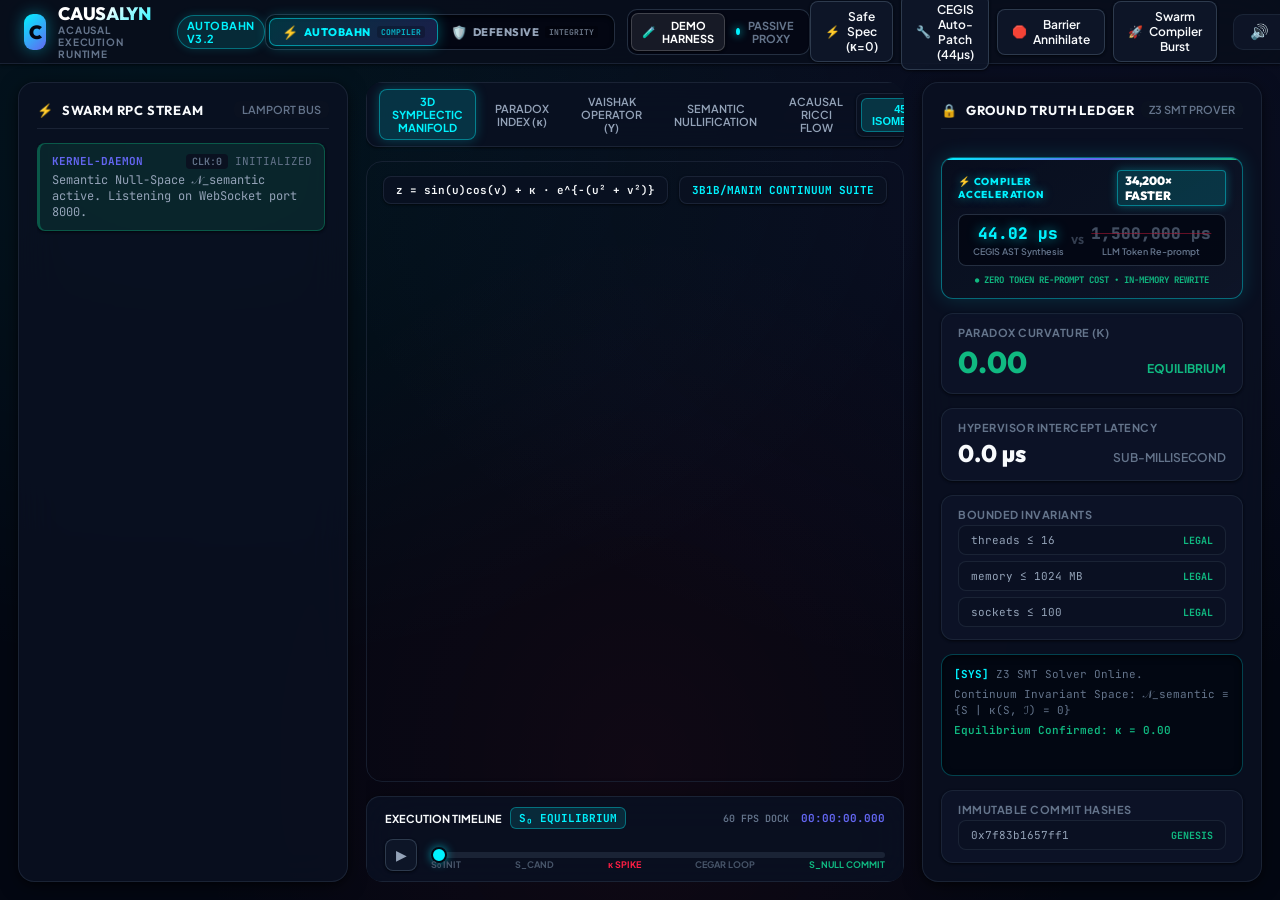
==== web/index.html @ fff2254e "feat(hypervisor): implement acausal autobahn stance, passive proxy mode, and floating theorem HUDs" ====
<!DOCTYPE html>
<html lang="en">
<head>
    <meta charset="UTF-8">
    <meta name="viewport" content="width=device-width, initial-scale=1.0">
    <title>Causalyn | Acausal Execution Runtime</title>
    <link rel="stylesheet" href="css/glassmorphism.css?v=3.3.0">
</head>
<body>

    <!-- Symplectic Manifold 3D Continuum Canvas -->
    <canvas id="manifold-canvas"></canvas>

    <div class="app-container">
        
        <!-- Top Navigation & Execution Control Deck -->
        <header class="top-deck">
            <div class="brand-section">
                <div class="brand-logo">C</div>
                <div>
                    <h1 class="brand-title" style="margin: 0; font-size: 18px; line-height: 1.2;">CAUSALYN</h1>
                    <div style="font-size: 10px; font-weight: 700; color: var(--text-muted); letter-spacing: 0.8px;">ACAUSAL EXECUTION RUNTIME</div>
                </div>
                <span class="brand-badge" id="brand-mode-badge">AUTOBAHN v3.2</span>
            </div>

            <!-- Dual Stance & Operational Mode Switches -->
            <div class="deck-mode-selectors">
                <!-- Stance Switch: Compiler Autobahn vs Defensive Continuum -->
                <div class="stance-switch-group">
                    <button class="btn-stance active" id="btn-stance-autobahn" data-stance="autobahn" title="Acausal Compiler Mode: Emphasize sub-millisecond CEGIS AST synthesis, 34,200x speedup, Ricci flow relaxation">
                        <span class="stance-icon">⚡</span>
                        <span class="stance-label">AUTOBAHN</span>
                        <span class="stance-sub">COMPILER</span>
                    </button>
                    <button class="btn-stance" id="btn-stance-defensive" data-stance="defensive" title="Defensive Integrity Mode: Emphasize fail-closed state collapse, zero disk leak, VPSN axioms">
                        <span class="stance-icon">🛡️</span>
                        <span class="stance-label">DEFENSIVE</span>
                        <span class="stance-sub">INTEGRITY</span>
                    </button>
                </div>

                <!-- Operational Mode Switch: Guided Pitch Harness vs Passive Transparent Hypervisor -->
                <div class="oper-mode-group">
                    <button class="btn-oper active" id="btn-oper-harness" data-oper="harness" title="Guided Pitch Harness: Interactive simulation buttons">
                        <span>🧪</span> DEMO HARNESS
                    </button>
                    <button class="btn-oper" id="btn-oper-hypervisor" data-oper="hypervisor" title="Passive Hypervisor Mode: Transparent reverse proxy listening for external CLI agent RPCs">
                        <span class="radar-dot"></span> PASSIVE PROXY
                    </button>
                </div>
            </div>

            <!-- Center Deck: Guided Pitch Buttons OR Passive Hypervisor Dock -->
            <div class="center-deck-controls">
                <!-- 1. Guided Pitch Simulator Buttons -->
                <div class="sim-btn-group" id="sim-btn-group">
                    <button class="btn-sim" id="btn-sim-safe" title="Inject compliant spec (threads=8, memory=512) -> κ=0">
                        <span>⚡</span> <span id="label-sim-safe">Safe Spec (κ=0)</span>
                    </button>
                    <button class="btn-sim danger-btn" id="btn-sim-paradox" title="Propose candidate mutation (threads=32) -> CEGIS AST Auto-Patch in 44µs">
                        <span id="icon-sim-paradox">🔧</span> <span id="label-sim-paradox">CEGIS Auto-Patch (44µs)</span>
                    </button>
                    <button class="btn-sim danger-btn" id="btn-sim-sockets" title="Inject fatal exhaustion (sockets=256) -> Fail-Closed Annihilation">
                        <span>🛑</span> <span id="label-sim-sockets">Barrier Annihilate</span>
                    </button>
                    <button class="btn-sim" id="btn-sim-swarm" title="Trigger concurrent multi-agent Lamport reconciliation">
                        <span>🚀</span> <span id="label-sim-swarm">Swarm Compiler Burst</span>
                    </button>
                </div>

                <!-- 2. Passive Transparent Proxy Dock (for External CLI Agents) -->
                <div class="passive-proxy-dock" id="passive-proxy-dock" style="display: none;">
                    <div class="proxy-status-pill">
                        <span class="proxy-pulse-beacon"></span>
                        <span class="proxy-pill-title">PROXY LISTENING :8000</span>
                    </div>
                    <div class="agent-channels">
                        <div class="agent-chip active" title="Listening on Claude Code tool hooks">
                            <span class="channel-dot"></span> Claude Code
                        </div>
                        <div class="agent-chip active" title="Listening on Cursor IDE agent sockets">
                            <span class="channel-dot"></span> Cursor IDE
                        </div>
                        <div class="agent-chip active" title="Listening on external CLI runners">
                            <span class="channel-dot"></span> Terminal CLI
                        </div>
                    </div>
                    <button class="btn-copy-hook" id="btn-copy-hook" title="Copy CLI Proxy Runner Command">
                        <span>📋</span> <span id="copy-hook-text">python scripts/external_agent_runner.py</span>
                    </button>
                </div>

                <!-- Synchronized Procedural Acoustic Synthesizer -->
                <div class="audio-controller">
                    <button class="audio-btn" id="btn-mute" title="Toggle Procedural Acoustic Feedback">🔊</button>
                    <canvas id="audio-spectrum-canvas" width="50" height="22" title="Real-time Web Audio Synthesizer Spectrum"></canvas>
                </div>
            </div>

            <!-- Kernel Status Indicator -->
            <div class="system-status">
                <div class="status-badge">
                    <div class="status-dot" id="status-dot"></div>
                    <span id="status-text">CONTINUUM ACTIVE</span>
                </div>
            </div>
        </header>

        <!-- 3-Zone Acausal Cockpit -->
        <main class="cockpit-grid">
            
            <!-- Zone 1: Multi-Agent Swarm Hub -->
            <aside class="panel" id="zone-1">
                <div class="panel-header">
                    <div class="panel-title">
                        <span class="panel-title-icon">⚡</span> Swarm RPC Stream
                    </div>
                    <span class="panel-tag">LAMPORT BUS</span>
                </div>
                <div class="terminal-feed" id="terminal-feed">
                    <div class="log-entry safe">
                        <div class="log-header">
                            <span class="log-agent">KERNEL-DAEMON</span>
                            <div><span class="log-clock">CLK:0</span> <span>INITIALIZED</span></div>
                        </div>
                        <div class="log-body">Semantic Null-Space 𝒩_semantic active. Listening on WebSocket port 8000.</div>
                    </div>
                </div>
            </aside>

            <!-- Zone 2: Mathematical Continuum & Formal Proof Theatre (Center) -->
            <section class="panel center-viewport" id="zone-2">
                
                <!-- Master Stage Tabs: Select between 3D Manifold & Core Mathematical Theorems -->
                <div class="stage-tab-bar">
                    <div class="theorem-tab-group">
                        <button class="btn-theorem active" data-view="manifold">3D SYMPLECTIC MANIFOLD</button>
                        <button class="btn-theorem" data-view="paradox">PARADOX INDEX (κ)</button>
                        <button class="btn-theorem" data-view="operator">VAISHAK OPERATOR (Υ)</button>
                        <button class="btn-theorem" data-view="nullification">SEMANTIC NULLIFICATION</button>
                        <button class="btn-theorem" data-view="compiler">ACAUSAL RICCI FLOW</button>
                    </div>
                    <div class="camera-preset-group" id="camera-controls">
                        <button class="btn-cam active" data-cam="perspective">45° ISOMETRIC</button>
                        <button class="btn-cam" data-cam="top">TOPOLOGICAL</button>
                        <button class="btn-cam" data-cam="orbit">KINETIC ORBIT</button>
                    </div>
                </div>

                <!-- Main Stage Canvas: Displays 3D Continuum with Floating Ambient Math HUD -->
                <div class="stage-main-canvas" id="stage-main-canvas">
                    
                    <!-- HUD Formula Indicator -->
                    <div class="stage-hud-overlay">
                        <div class="formula-chip" id="stage-formula-text">
                            z = sin(u)cos(v) + κ · e^{-(u² + v²)}
                        </div>
                        <div class="formula-chip" style="color: var(--cyan-accent); font-weight: 700;">
                            3B1B/MANIM CONTINUUM SUITE
                        </div>
                    </div>

                    <!-- Ambient Frosted Glass HUD Overlay for Mathematical Theorems -->
                    <div class="theorem-hud-overlay" id="theorem-hud-overlay">
                        <div class="hud-card-header">
                            <div class="hud-title-wrap">
                                <span class="hud-status-pulse"></span>
                                <span class="hud-theorem-badge" id="hud-theorem-title">PARADOX INDEX (κ)</span>
                                <span class="hud-axiom-tag" id="hud-axiom-tag">VPSN AXIOM I</span>
                            </div>
                            <button class="btn-hud-close" id="btn-hud-close" title="Dismiss HUD and return to 3D Manifold">
                                <span>✕</span> RETURN TO MANIFOLD
                            </button>
                        </div>

                        <!-- Mathematical LaTeX Display -->
                        <div class="hud-formula-display" id="hud-formula-display">
                            κ = Σ ω_v · P_v(S_c, S_l)
                        </div>

                        <!-- Formal Exposition & Physical Invariant -->
                        <div class="hud-description-box">
                            <div class="hud-desc-heading" id="hud-desc-heading">Acausal Divergence Penalty</div>
                            <div class="hud-desc-body" id="hud-desc-body">
                                Measures instantaneous geometric deviation from the verified invariant manifold ℳ_ℐ. Non-zero values trigger fail-closed state nullification.
                            </div>
                        </div>

                        <!-- Inset Manim Video Theatre -->
                        <div class="hud-theatre-box">
                            <div class="hud-theatre-bar">
                                <span style="font-family: 'JetBrains Mono', monospace; font-size: 10px; color: var(--cyan-accent); font-weight: 700;">
                                    ▶ 3B1B/MANIM RIGOROUS PROOF THEATRE
                                </span>
                                <span style="font-family: 'JetBrains Mono', monospace; font-size: 10px; color: var(--text-muted);" id="hud-video-badge">
                                    480p15 FORMAL PROOF
                                </span>
                            </div>
                            <video id="manim-theatre-player" loop muted playsinline></video>
                        </div>
                    </div>

                </div>

                <!-- LTX-2 Precision Audiovisual Timeline Scrubber -->
                <div class="ltx-timeline-deck">
                    <div class="timeline-header">
                        <div style="display: flex; align-items: center; gap: 8px;">
                            <span style="font-weight: 700; color: var(--text-primary);">EXECUTION TIMELINE</span>
                            <span class="timeline-badge-active" id="timeline-phase-badge">S₀ EQUILIBRIUM</span>
                        </div>
                        <div style="display: flex; align-items: center; gap: 12px;">
                            <span id="timeline-fps" style="font-family: 'JetBrains Mono', monospace; font-size: 10px; color: var(--text-muted);">60 FPS DOCK</span>
                            <span id="timeline-time" style="font-family: 'JetBrains Mono', monospace; font-weight: 700; color: var(--indigo-primary);">00:00:00.000</span>
                        </div>
                    </div>

                    <div class="timeline-playback-bar">
                        <button class="timeline-btn" id="btn-play-timeline" title="Play/Pause State Progression">▶</button>
                        <div class="timeline-scrubber-track">
                            <input type="range" min="0" max="100" value="0" class="timeline-range" id="timeline-range">
                            <div class="timeline-markers">
                                <span>S₀ INIT</span>
                                <span>S_CAND</span>
                                <span style="color: var(--paradox-crimson);">κ SPIKE</span>
                                <span>CEGAR LOOP</span>
                                <span style="color: var(--safe-emerald);">S_NULL COMMIT</span>
                            </div>
                        </div>
                    </div>
                </div>

            </section>

            <!-- Zone 3: Ground Truth Ledger & Formal Prover -->
            <aside class="panel truth-vault" id="zone-3">
                <!-- Zone 3 Header -->
                <div class="panel-header">
                    <div class="panel-title">
                        <span class="panel-title-icon">🔒</span> Ground Truth Ledger
                    </div>
                    <span class="panel-tag" id="zone-3-tag">Z3 SMT PROVER</span>
                </div>

                <!-- Autobahn Hero Metric: 34,200x Speedup & Zero Token Re-prompt Cost -->
                <div class="metric-card autobahn-speedup-card" id="autobahn-speedup-card">
                    <div class="speedup-header">
                        <span class="speedup-badge">⚡ COMPILER ACCELERATION</span>
                        <span class="speedup-ratio" id="speedup-ratio-text">34,200× FASTER</span>
                    </div>
                    <div class="speedup-metrics">
                        <div class="speedup-col">
                            <div class="speedup-val highlight" id="metric-cegis-time">44.02 µs</div>
                            <div class="speedup-sublabel">CEGIS AST Synthesis</div>
                        </div>
                        <div class="speedup-vs">VS</div>
                        <div class="speedup-col">
                            <div class="speedup-val dim">1,500,000 µs</div>
                            <div class="speedup-sublabel">LLM Token Re-prompt</div>
                        </div>
                    </div>
                    <div class="token-savings-footer">
                        <span class="token-bullet">●</span> ZERO TOKEN RE-PROMPT COST &bull; IN-MEMORY REWRITE
                    </div>
                </div>

                <!-- Paradox Index Metric -->
                <div class="metric-card">
                    <span class="metric-label" id="metric-kappa-label">PARADOX CURVATURE (κ)</span>
                    <div class="metric-value-row">
                        <div class="metric-value" id="metric-kappa">0.00</div>
                        <div class="metric-sub" id="metric-status" style="color: var(--safe-emerald); font-weight: 700;">EQUILIBRIUM</div>
                    </div>
                </div>

                <!-- Latency Metric -->
                <div class="metric-card">
                    <span class="metric-label" id="metric-latency-label">HYPERVISOR INTERCEPT LATENCY</span>
                    <div class="metric-value-row">
                        <div class="metric-value" id="metric-latency" style="font-size: 24px; color: var(--text-primary);">0.0 µs</div>
                        <div class="metric-sub" id="metric-latency-sub">SUB-MILLISECOND</div>
                    </div>
                </div>

                <!-- Active Invariants List -->
                <div class="metric-card">
                    <span class="metric-label">BOUNDED INVARIANTS</span>
                    <div class="invariant-list">
                        <div class="invariant-chip">
                            <span>threads ≤ 16</span>
                            <span class="invariant-status">LEGAL</span>
                        </div>
                        <div class="invariant-chip">
                            <span>memory ≤ 1024 MB</span>
                            <span class="invariant-status">LEGAL</span>
                        </div>
                        <div class="invariant-chip">
                            <span>sockets ≤ 100</span>
                            <span class="invariant-status">LEGAL</span>
                        </div>
                    </div>
                </div>

                <!-- Z3 Mathematical Proof Window -->
                <div class="proof-box" id="proof-box">
                    <div class="proof-line"><span class="proof-tag">[SYS]</span> Z3 SMT Solver Online.</div>
                    <div class="proof-line">Continuum Invariant Space: 𝒩_semantic ≡ {S | κ(S, ℐ) = 0}</div>
                    <div class="proof-line verified">Equilibrium Confirmed: κ = 0.00</div>
                </div>

                <!-- Immutable Cryptographic Commit Ledger -->
                <div class="metric-card" style="margin-top: auto;">
                    <span class="metric-label">IMMUTABLE COMMIT HASHES</span>
                    <div class="invariant-list" id="hash-list">
                        <div class="invariant-chip">
                            <span>0x7f83b1657ff1</span>
                            <span class="invariant-status">GENESIS</span>
                        </div>
                    </div>
                </div>
            </aside>

        </main>
    </div>

    <!-- Master Cockpit Controller Script -->
    <script type="module" src="js/cockpit.js?v=3.3.0"></script>
</body>
</html>
---- web/css/glassmorphism.css ----
@import url('https://fonts.googleapis.com/css2?family=Outfit:wght@400;500;600;700;800&family=Plus+Jakarta+Sans:wght@400;500;600;700;800&family=JetBrains+Mono:wght@400;500;600;700&display=swap');

:root {
  /* Cyber-Industrial High-Contrast Palette */
  --bg-base: #030712;
  --bg-secondary: #0A1120;
  --panel-bg: rgba(10, 17, 34, 0.82);
  --panel-card: rgba(13, 21, 41, 0.9);
  --panel-border: rgba(30, 41, 59, 0.8);
  --panel-border-focus: rgba(0, 243, 255, 0.6);
  
  /* Text colors */
  --text-primary: #F8FAFC;
  --text-secondary: #94A3B8;
  --text-muted: #64748B;
  --text-faint: #475569;

  /* Cyber-Industrial Accents */
  --cyan-accent: #00F3FF;
  --cyan-light: rgba(0, 243, 255, 0.12);
  --cyan-border: rgba(0, 243, 255, 0.35);
  --cyan-glow: rgba(0, 243, 255, 0.45);
  
  --indigo-primary: #6366F1;
  --indigo-light: rgba(99, 102, 241, 0.15);
  --indigo-border: rgba(99, 102, 241, 0.35);
  
  /* Semantic Status */
  --safe-emerald: #10B981;
  --safe-bg: rgba(16, 185, 129, 0.12);
  --safe-border: rgba(16, 185, 129, 0.35);
  
  --paradox-crimson: #FF1E44;
  --paradox-bg: rgba(255, 30, 68, 0.15);
  --paradox-border: rgba(255, 30, 68, 0.45);
  --paradox-glow: rgba(255, 30, 68, 0.6);

  --amber-warn: #F59E0B;
  --amber-bg: rgba(245, 158, 11, 0.12);
  
  /* Shadows */
  --shadow-sm: 0 1px 3px rgba(0, 0, 0, 0.4), 0 1px 2px rgba(0, 0, 0, 0.3);
  --shadow-md: 0 4px 20px -2px rgba(0, 0, 0, 0.6), 0 2px 6px -1px rgba(0, 0, 0, 0.4);
  --shadow-lg: 0 15px 35px -5px rgba(0, 0, 0, 0.8), 0 5px 15px -3px rgba(0, 243, 255, 0.15);
}

* {
  box-sizing: border-box;
  margin: 0;
  padding: 0;
}

body {
  background: var(--bg-base);
  background-image: 
    radial-gradient(at 15% 15%, rgba(0, 243, 255, 0.06) 0px, transparent 50%),
    radial-gradient(at 85% 20%, rgba(99, 102, 241, 0.08) 0px, transparent 50%),
    radial-gradient(at 50% 85%, rgba(255, 30, 68, 0.05) 0px, transparent 50%);
  color: var(--text-primary);
  font-family: 'Plus Jakarta Sans', -apple-system, BlinkMacSystemFont, sans-serif;
  overflow: hidden;
  height: 100vh;
  width: 100vw;
  display: flex;
  flex-direction: column;
}

/* Three.js Background Canvas */
#manifold-canvas {
  position: absolute;
  top: 0;
  left: 0;
  width: 100vw;
  height: 100vh;
  z-index: 1;
  pointer-events: auto;
}

/* Master Layout */
.app-container {
  position: relative;
  z-index: 10;
  display: flex;
  flex-direction: column;
  height: 100vh;
  pointer-events: none;
}

/* Interactive elements */
.interactive {
  pointer-events: auto;
}

/* Top Navigation & Status Deck */
.top-deck {
  height: 64px;
  background: rgba(8, 14, 28, 0.88);
  backdrop-filter: blur(24px);
  -webkit-backdrop-filter: blur(24px);
  border-bottom: 1px solid var(--panel-border);
  display: flex;
  align-items: center;
  justify-content: space-between;
  padding: 0 24px;
  box-shadow: var(--shadow-sm);
  pointer-events: auto;
}

.brand-section {
  display: flex;
  align-items: center;
  gap: 12px;
}

.brand-logo {
  width: 36px;
  height: 36px;
  background: linear-gradient(135deg, #00F3FF, #6366F1);
  border-radius: 9px;
  display: flex;
  align-items: center;
  justify-content: center;
  color: #030712;
  font-family: 'Outfit', sans-serif;
  font-weight: 900;
  font-size: 19px;
  box-shadow: 0 0 16px rgba(0, 243, 255, 0.4);
}

.brand-title {
  font-family: 'Outfit', sans-serif;
  font-weight: 800;
  font-size: 18px;
  letter-spacing: -0.3px;
  background: linear-gradient(135deg, #FFFFFF 40%, #00F3FF);
  -webkit-background-clip: text;
  -webkit-text-fill-color: transparent;
}

.brand-badge {
  font-size: 11px;
  font-weight: 700;
  padding: 3px 9px;
  background: var(--cyan-light);
  color: var(--cyan-accent);
  border: 1px solid var(--cyan-border);
  border-radius: 20px;
  text-transform: uppercase;
  letter-spacing: 0.5px;
  box-shadow: 0 0 10px rgba(0, 243, 255, 0.15);
}

/* Simulation Controls */
.center-deck-controls {
  display: flex;
  align-items: center;
  gap: 16px;
}

.sim-btn-group {
  display: flex;
  align-items: center;
  gap: 8px;
}

.btn-sim {
  font-family: 'Plus Jakarta Sans', sans-serif;
  font-size: 12px;
  font-weight: 600;
  padding: 7px 14px;
  border-radius: 8px;
  border: 1px solid rgba(51, 65, 85, 0.85);
  background: rgba(15, 23, 42, 0.9);
  color: var(--text-primary);
  cursor: pointer;
  transition: all 0.2s cubic-bezier(0.4, 0, 0.2, 1);
  display: flex;
  align-items: center;
  gap: 6px;
  box-shadow: var(--shadow-sm);
}

.btn-sim:hover {
  border-color: var(--cyan-accent);
  color: var(--cyan-accent);
  transform: translateY(-1px);
  box-shadow: 0 0 14px rgba(0, 243, 255, 0.35);
}

.btn-sim.danger-btn:hover {
  border-color: var(--paradox-crimson);
  color: var(--paradox-crimson);
  box-shadow: 0 0 16px rgba(255, 30, 68, 0.45);
}

/* Audio Synthesizer Widget */
.audio-controller {
  display: flex;
  align-items: center;
  gap: 10px;
  background: rgba(15, 23, 42, 0.85);
  padding: 4px 12px;
  border-radius: 10px;
  border: 1px solid var(--panel-border);
}

#audio-spectrum-canvas {
  width: 50px;
  height: 22px;
  background: #030712;
  border-radius: 4px;
  border: 1px solid rgba(51, 65, 85, 0.8);
}

.audio-btn {
  background: transparent;
  border: none;
  font-size: 15px;
  cursor: pointer;
  padding: 4px;
  border-radius: 4px;
  display: flex;
  align-items: center;
  transition: transform 0.1s;
}

.audio-btn:hover {
  transform: scale(1.1);
}

/* Status Indicators */
.system-status {
  display: flex;
  align-items: center;
  gap: 12px;
}

.status-badge {
  display: flex;
  align-items: center;
  gap: 6px;
  font-size: 12px;
  font-weight: 600;
  padding: 5px 11px;
  border-radius: 20px;
  background: var(--safe-bg);
  color: var(--safe-emerald);
  border: 1px solid var(--safe-border);
}

.status-dot {
  width: 7px;
  height: 7px;
  border-radius: 50%;
  background: var(--safe-emerald);
  box-shadow: 0 0 8px var(--safe-emerald);
  animation: pulse-dot 2s infinite;
}

@keyframes pulse-dot {
  0% { transform: scale(0.95); opacity: 0.8; }
  50% { transform: scale(1.2); opacity: 1; }
  100% { transform: scale(0.95); opacity: 0.8; }
}

/* Cockpit 3-Zone Workspace */
.cockpit-grid {
  flex: 1;
  display: grid;
  grid-template-columns: 330px 1fr 340px;
  gap: 18px;
  padding: 18px;
  overflow: hidden;
  height: calc(100vh - 64px);
}

/* Crystalline Glass Panels */
.panel {
  background: var(--panel-bg);
  backdrop-filter: blur(20px);
  -webkit-backdrop-filter: blur(20px);
  border: 1px solid var(--panel-border);
  border-radius: 16px;
  padding: 18px;
  display: flex;
  flex-direction: column;
  box-shadow: var(--shadow-md);
  pointer-events: auto;
  overflow: hidden;
  position: relative;
  transition: border-color 0.2s, box-shadow 0.2s;
}

.panel:hover {
  box-shadow: var(--shadow-lg);
}

.panel-header {
  display: flex;
  align-items: center;
  justify-content: space-between;
  margin-bottom: 14px;
  padding-bottom: 10px;
  border-bottom: 1px solid var(--panel-border);
}

.panel-title {
  font-family: 'Outfit', sans-serif;
  font-size: 13px;
  font-weight: 700;
  text-transform: uppercase;
  letter-spacing: 0.8px;
  color: var(--text-primary);
  display: flex;
  align-items: center;
  gap: 8px;
}

.panel-title-icon {
  color: var(--indigo-primary);
}

.panel-tag {
  font-size: 11px;
  font-weight: 600;
  padding: 2px 8px;
  border-radius: 6px;
  background: var(--bg-secondary);
  color: var(--text-muted);
}

/* Zone 1: Multi-Agent Swarm Hub */
.terminal-feed {
  flex: 1;
  overflow-y: auto;
  display: flex;
  flex-direction: column;
  gap: 10px;
  padding-right: 4px;
  font-family: 'JetBrains Mono', monospace;
  font-size: 12px;
  scrollbar-width: thin;
  scrollbar-color: var(--panel-border) transparent;
}

.log-entry {
  background: var(--panel-card);
  border: 1px solid var(--panel-border);
  border-left: 3px solid var(--indigo-primary);
  border-radius: 8px;
  padding: 10px 12px;
  box-shadow: var(--shadow-sm);
  transition: all 0.2s;
}

.log-entry:hover {
  border-color: var(--indigo-border);
  background: #fff;
}

.log-entry.danger {
  border-left-color: var(--paradox-crimson);
  background: var(--paradox-bg);
  border-color: var(--paradox-border);
}

.log-entry.safe {
  border-left-color: var(--safe-emerald);
  background: var(--safe-bg);
  border-color: var(--safe-border);
}

.log-header {
  display: flex;
  align-items: center;
  justify-content: space-between;
  margin-bottom: 4px;
  font-size: 11px;
  color: var(--text-muted);
}

.log-agent {
  font-weight: 700;
  color: var(--indigo-primary);
}

.log-clock {
  background: var(--bg-secondary);
  padding: 1px 6px;
  border-radius: 4px;
  font-size: 10px;
  font-weight: 600;
}

.log-body {
  color: var(--text-secondary);
  word-break: break-word;
}

/* Zone 2: Symplectic Continuum & Mathematical Proof Theatre */
.center-viewport {
  display: flex;
  flex-direction: column;
  gap: 14px;
  position: relative;
  background: transparent;
  border: none;
  box-shadow: none;
  backdrop-filter: none;
  padding: 0;
}

/* Master Stage Tabs: 3D Continuum vs Manim Proofs */
.stage-tab-bar {
  display: flex;
  align-items: center;
  justify-content: space-between;
  background: rgba(10, 17, 34, 0.88);
  backdrop-filter: blur(16px);
  padding: 6px 12px;
  border-radius: 12px;
  border: 1px solid var(--panel-border);
  box-shadow: var(--shadow-sm);
  pointer-events: auto;
}

.theorem-tab-group {
  display: flex;
  align-items: center;
  gap: 6px;
}

.btn-theorem {
  border: 1px solid transparent;
  background: transparent;
  font-family: 'Plus Jakarta Sans', sans-serif;
  font-size: 11px;
  font-weight: 600;
  padding: 5px 12px;
  border-radius: 8px;
  cursor: pointer;
  color: var(--text-secondary);
  transition: all 0.15s;
}

.btn-theorem:hover {
  background: rgba(0, 243, 255, 0.08);
  color: var(--cyan-accent);
}

.btn-theorem.active {
  background: rgba(0, 243, 255, 0.16);
  color: #00F3FF;
  border: 1px solid rgba(0, 243, 255, 0.4);
  font-weight: 700;
  box-shadow: 0 0 12px rgba(0, 243, 255, 0.25);
}

/* 3D & Floating HUD Stage Container */
.stage-main-canvas {
  flex: 1;
  border-radius: 16px;
  border: 1px solid rgba(30, 41, 59, 0.7);
  background: transparent;
  position: relative;
  overflow: hidden;
  display: flex;
  align-items: center;
  justify-content: center;
}

/* Floating Frosted Glass HUD Overlay (Acausal Math Proofs) */
.theorem-hud-overlay {
  position: absolute;
  z-index: 20;
  width: 90%;
  max-width: 580px;
  background: rgba(5, 12, 26, 0.85);
  backdrop-filter: blur(24px);
  -webkit-backdrop-filter: blur(24px);
  border: 1px solid rgba(0, 243, 255, 0.35);
  border-radius: 16px;
  box-shadow: 0 25px 60px rgba(0, 0, 0, 0.85), 0 0 35px rgba(0, 243, 255, 0.18);
  padding: 16px 20px;
  display: none;
  flex-direction: column;
  gap: 12px;
  pointer-events: auto;
  animation: hudFadeIn 0.25s cubic-bezier(0.16, 1, 0.3, 1);
}

.theorem-hud-overlay.visible {
  display: flex;
}

@keyframes hudFadeIn {
  from { opacity: 0; transform: translateY(8px) scale(0.97); }
  to { opacity: 1; transform: translateY(0) scale(1); }
}

.hud-card-header {
  display: flex;
  align-items: center;
  justify-content: space-between;
  padding-bottom: 8px;
  border-bottom: 1px solid rgba(30, 41, 59, 0.8);
}

.hud-title-wrap {
  display: flex;
  align-items: center;
  gap: 8px;
}

.hud-status-pulse {
  width: 7px;
  height: 7px;
  border-radius: 50%;
  background: var(--cyan-accent);
  box-shadow: 0 0 8px var(--cyan-accent);
  animation: pulse-dot 1.5s infinite;
}

.hud-theorem-badge {
  font-family: 'Outfit', sans-serif;
  font-size: 14px;
  font-weight: 800;
  color: #fff;
  letter-spacing: 0.5px;
}

.hud-axiom-tag {
  font-family: 'JetBrains Mono', monospace;
  font-size: 10px;
  font-weight: 700;
  padding: 2px 7px;
  border-radius: 4px;
  background: rgba(0, 243, 255, 0.12);
  color: var(--cyan-accent);
  border: 1px solid var(--cyan-border);
}

.btn-hud-close {
  background: rgba(255, 255, 255, 0.05);
  border: 1px solid rgba(255, 255, 255, 0.15);
  color: var(--text-secondary);
  font-family: 'Plus Jakarta Sans', sans-serif;
  font-size: 11px;
  font-weight: 700;
  padding: 4px 10px;
  border-radius: 6px;
  cursor: pointer;
  display: flex;
  align-items: center;
  gap: 5px;
  transition: all 0.15s;
}

.btn-hud-close:hover {
  background: rgba(255, 30, 68, 0.2);
  color: #FF1E44;
  border-color: #FF1E44;
  box-shadow: 0 0 10px rgba(255, 30, 68, 0.35);
}

.hud-formula-display {
  background: rgba(3, 7, 18, 0.85);
  border: 1px solid rgba(0, 243, 255, 0.3);
  border-radius: 10px;
  padding: 10px 14px;
  font-family: 'JetBrains Mono', monospace;
  font-size: 14px;
  font-weight: 700;
  color: var(--cyan-accent);
  text-shadow: 0 0 12px rgba(0, 243, 255, 0.5);
  text-align: center;
  box-shadow: inset 0 2px 6px rgba(0, 0, 0, 0.5);
}

.hud-description-box {
  background: rgba(11, 18, 34, 0.7);
  border: 1px solid rgba(30, 41, 59, 0.7);
  border-radius: 8px;
  padding: 8px 12px;
}

.hud-desc-heading {
  font-family: 'Outfit', sans-serif;
  font-size: 11px;
  font-weight: 700;
  color: #fff;
  text-transform: uppercase;
  letter-spacing: 0.5px;
  margin-bottom: 2px;
}

.hud-desc-body {
  font-size: 11px;
  color: var(--text-secondary);
  line-height: 1.4;
}

.hud-theatre-box {
  border: 1px solid rgba(0, 243, 255, 0.25);
  border-radius: 10px;
  overflow: hidden;
  background: #000;
  display: flex;
  flex-direction: column;
}

.hud-theatre-bar {
  display: flex;
  align-items: center;
  justify-content: space-between;
  padding: 5px 10px;
  background: rgba(8, 14, 28, 0.95);
  border-bottom: 1px solid rgba(30, 41, 59, 0.8);
}

#manim-theatre-player {
  width: 100%;
  max-height: 175px;
  object-fit: contain;
  background: #000;
  display: block;
}

/* HUD Overlay on 3D Stage */
.stage-hud-overlay {
  position: absolute;
  top: 14px;
  left: 16px;
  right: 16px;
  display: flex;
  align-items: center;
  justify-content: space-between;
  z-index: 6;
  pointer-events: auto;
}

.formula-chip {
  font-family: 'JetBrains Mono', monospace;
  font-size: 11px;
  font-weight: 600;
  background: rgba(10, 17, 34, 0.85);
  padding: 6px 12px;
  border-radius: 8px;
  border: 1px solid var(--panel-border);
  box-shadow: var(--shadow-sm);
  color: var(--text-primary);
}

.camera-preset-group {
  display: flex;
  gap: 6px;
  background: rgba(10, 17, 34, 0.85);
  padding: 4px;
  border-radius: 8px;
  border: 1px solid var(--panel-border);
  box-shadow: var(--shadow-sm);
}

.btn-cam {
  border: none;
  background: transparent;
  font-size: 11px;
  font-weight: 600;
  padding: 4px 10px;
  border-radius: 6px;
  cursor: pointer;
  color: var(--text-secondary);
  transition: all 0.15s;
}

.btn-cam.active, .btn-cam:hover {
  background: rgba(0, 243, 255, 0.16);
  color: #00F3FF;
  border: 1px solid rgba(0, 243, 255, 0.35);
}

/* LTX-2 Precision Timeline Scrubber */
.ltx-timeline-deck {
  height: 86px;
  background: rgba(10, 17, 34, 0.88);
  backdrop-filter: blur(20px);
  border-radius: 14px;
  border: 1px solid var(--panel-border);
  padding: 10px 18px;
  box-shadow: var(--shadow-md);
  display: flex;
  flex-direction: column;
  justify-content: space-between;
  pointer-events: auto;
}

.timeline-header {
  display: flex;
  align-items: center;
  justify-content: space-between;
  font-size: 11px;
  font-weight: 600;
  color: var(--text-muted);
}

.timeline-playback-bar {
  display: flex;
  align-items: center;
  gap: 14px;
}

.timeline-btn {
  background: rgba(15, 23, 42, 0.9);
  border: 1px solid rgba(51, 65, 85, 0.85);
  border-radius: 8px;
  width: 32px;
  height: 32px;
  display: flex;
  align-items: center;
  justify-content: center;
  cursor: pointer;
  box-shadow: var(--shadow-sm);
  color: var(--text-secondary);
  font-size: 14px;
  transition: all 0.15s;
}

.timeline-btn:hover {
  border-color: var(--cyan-accent);
  color: var(--cyan-accent);
  box-shadow: 0 0 10px rgba(0, 243, 255, 0.3);
}

.timeline-scrubber-track {
  flex: 1;
  position: relative;
  height: 24px;
  display: flex;
  align-items: center;
}

.timeline-range {
  -webkit-appearance: none;
  width: 100%;
  height: 6px;
  border-radius: 3px;
  background: rgba(30, 41, 59, 0.8);
  outline: none;
  cursor: pointer;
}

.timeline-range::-webkit-slider-thumb {
  -webkit-appearance: none;
  width: 16px;
  height: 16px;
  border-radius: 50%;
  background: var(--cyan-accent);
  border: 2px solid #030712;
  box-shadow: 0 0 10px rgba(0, 243, 255, 0.6);
  cursor: pointer;
  transition: transform 0.1s;
}

.timeline-range::-webkit-slider-thumb:hover {
  transform: scale(1.2);
}

.timeline-markers {
  position: absolute;
  top: 16px;
  left: 0;
  right: 0;
  display: flex;
  justify-content: space-between;
  font-size: 9px;
  font-weight: 700;
  color: var(--text-faint);
  pointer-events: none;
}

.timeline-badge-active {
  font-family: 'JetBrains Mono', monospace;
  font-size: 11px;
  font-weight: 700;
  color: var(--cyan-accent);
  background: var(--cyan-light);
  border: 1px solid var(--cyan-border);
  padding: 3px 8px;
  border-radius: 6px;
}

/* Zone 3: Ground Truth Ledger & Prover */
.truth-vault {
  gap: 14px;
}

.metric-card {
  background: rgba(13, 21, 41, 0.85);
  border: 1px solid var(--panel-border);
  border-radius: 12px;
  padding: 12px 16px;
  box-shadow: var(--shadow-sm);
  display: flex;
  flex-direction: column;
  transition: all 0.2s;
}

.metric-card:hover {
  border-color: rgba(0, 243, 255, 0.4);
  box-shadow: 0 0 15px rgba(0, 243, 255, 0.1);
}

.metric-label {
  font-size: 11px;
  font-weight: 700;
  text-transform: uppercase;
  letter-spacing: 0.5px;
  color: var(--text-muted);
  margin-bottom: 4px;
}

.metric-value-row {
  display: flex;
  align-items: baseline;
  justify-content: space-between;
}

.metric-value {
  font-family: 'Outfit', sans-serif;
  font-size: 30px;
  font-weight: 800;
  color: var(--safe-emerald);
  transition: color 0.3s;
}

.metric-value.paradox {
  color: var(--paradox-crimson);
  text-shadow: 0 0 15px rgba(255, 30, 68, 0.6);
  animation: pulse-shake 0.3s ease-in-out;
}

@keyframes pulse-shake {
  0%, 100% { transform: scale(1); }
  50% { transform: scale(1.08); }
}

.metric-sub {
  font-size: 12px;
  font-weight: 600;
  color: var(--text-muted);
}

/* Invariant Logic Cards */
.invariant-list {
  display: flex;
  flex-direction: column;
  gap: 6px;
}

.invariant-chip {
  display: flex;
  align-items: center;
  justify-content: space-between;
  background: rgba(10, 17, 34, 0.8);
  border: 1px solid var(--panel-border);
  border-radius: 8px;
  padding: 7px 12px;
  font-family: 'JetBrains Mono', monospace;
  font-size: 11px;
  color: var(--text-secondary);
}

.invariant-status {
  font-size: 10px;
  font-weight: 700;
  color: var(--safe-emerald);
}

/* Z3 Formal Proof Output Box */
.proof-box {
  flex: 1;
  background: rgba(3, 7, 18, 0.9);
  border: 1px solid rgba(0, 243, 255, 0.25);
  border-radius: 12px;
  padding: 12px;
  font-family: 'JetBrains Mono', monospace;
  font-size: 11px;
  color: var(--text-secondary);
  overflow-y: auto;
  box-shadow: inset 0 2px 6px rgba(0, 0, 0, 0.6);
  display: flex;
  flex-direction: column;
  gap: 5px;
}

.proof-tag {
  color: var(--cyan-accent);
  font-weight: 700;
}

.proof-line {
  line-height: 1.4;
  color: var(--text-muted);
}

.proof-line.verified {
  color: var(--safe-emerald);
  font-weight: 600;
}

/* Inline AST Auto-Patch Micro-Diff Styles */
.diff-container {
  background: rgba(3, 7, 18, 0.88);
  border: 1px solid rgba(0, 243, 255, 0.25);
  border-radius: 6px;
  padding: 7px 9px;
  margin-top: 6px;
  font-family: 'JetBrains Mono', monospace;
  font-size: 11px;
  display: flex;
  flex-direction: column;
  gap: 3px;
  box-shadow: 0 4px 12px rgba(0, 0, 0, 0.4);
}

.diff-container.danger {
  border-color: rgba(255, 30, 68, 0.4);
}

.diff-header {
  font-size: 9px;
  font-weight: 700;
  letter-spacing: 0.8px;
  text-transform: uppercase;
  color: var(--text-muted);
  margin-bottom: 2px;
  display: flex;
  align-items: center;
  justify-content: space-between;
}

.diff-line {
  display: flex;
  align-items: center;
  justify-content: space-between;
  padding: 3px 6px;
  border-radius: 3px;
  line-height: 1.3;
}

.diff-line.diff-del {
  background: rgba(255, 30, 68, 0.15);
  color: #FF4D6D;
  border-left: 3px solid #FF1E44;
}

.diff-line.diff-add {
  background: rgba(0, 243, 255, 0.15);
  color: #00F3FF;
  border-left: 3px solid #00F3FF;
}

.diff-line.diff-commit {
  background: rgba(16, 185, 129, 0.15);
  color: #10B981;
  border-left: 3px solid #10B981;
}

.diff-line.diff-annihilate {
  background: rgba(255, 30, 68, 0.22);
  color: #FFA3B1;
  font-weight: 700;
  border-left: 3px solid #FF1E44;
}

.diff-meta {
  color: rgba(255, 255, 255, 0.45);
  font-size: 10px;
  margin-left: 8px;
  font-style: normal;
}

/* ==========================================================================
   Acausal Autobahn Stance & Transparent Hypervisor Proxy Styles
   ========================================================================== */

/* Top Deck Mode Selectors (Stance & Operational Modes) */
.deck-mode-selectors {
  display: flex;
  align-items: center;
  gap: 12px;
}

/* Stance Switcher: Autobahn (Compiler) vs Defensive (Integrity) */
.stance-switch-group {
  display: flex;
  align-items: center;
  background: rgba(3, 7, 18, 0.85);
  padding: 3px;
  border-radius: 10px;
  border: 1px solid rgba(51, 65, 85, 0.7);
  box-shadow: inset 0 2px 4px rgba(0, 0, 0, 0.6);
}

.btn-stance {
  display: flex;
  align-items: center;
  gap: 6px;
  padding: 5px 12px;
  border-radius: 7px;
  border: 1px solid transparent;
  background: transparent;
  cursor: pointer;
  font-family: 'Outfit', sans-serif;
  color: var(--text-secondary);
  transition: all 0.2s cubic-bezier(0.16, 1, 0.3, 1);
}

.btn-stance:hover {
  color: #fff;
  background: rgba(255, 255, 255, 0.05);
}

.btn-stance.active {
  background: linear-gradient(135deg, rgba(0, 243, 255, 0.2), rgba(99, 102, 241, 0.25));
  border: 1px solid rgba(0, 243, 255, 0.5);
  color: #00F3FF;
  box-shadow: 0 0 14px rgba(0, 243, 255, 0.3);
}

.btn-stance[data-stance="defensive"].active {
  background: linear-gradient(135deg, rgba(16, 185, 129, 0.2), rgba(6, 78, 59, 0.35));
  border: 1px solid rgba(16, 185, 129, 0.5);
  color: #10B981;
  box-shadow: 0 0 14px rgba(16, 185, 129, 0.3);
}

.stance-icon {
  font-size: 13px;
}

.stance-label {
  font-weight: 800;
  font-size: 11px;
  letter-spacing: 0.5px;
}

.stance-sub {
  font-family: 'JetBrains Mono', monospace;
  font-size: 8px;
  font-weight: 700;
  opacity: 0.7;
  padding: 1px 4px;
  border-radius: 3px;
  background: rgba(0, 0, 0, 0.3);
}

/* Operational Mode Group: Guided Pitch vs Passive Proxy */
.oper-mode-group {
  display: flex;
  align-items: center;
  background: rgba(3, 7, 18, 0.7);
  padding: 3px;
  border-radius: 10px;
  border: 1px solid rgba(51, 65, 85, 0.7);
}

.btn-oper {
  display: flex;
  align-items: center;
  gap: 6px;
  padding: 5px 10px;
  border-radius: 7px;
  border: 1px solid transparent;
  background: transparent;
  cursor: pointer;
  font-family: 'Plus Jakarta Sans', sans-serif;
  font-size: 11px;
  font-weight: 700;
  color: var(--text-muted);
  transition: all 0.2s;
}

.btn-oper:hover {
  color: var(--text-primary);
}

.btn-oper.active {
  background: rgba(255, 255, 255, 0.08);
  border-color: rgba(255, 255, 255, 0.18);
  color: #fff;
  box-shadow: var(--shadow-sm);
}

.radar-dot {
  width: 7px;
  height: 7px;
  border-radius: 50%;
  background: #00F3FF;
  box-shadow: 0 0 8px #00F3FF;
  animation: pulse-dot 1.2s infinite;
}

/* Passive Transparent Proxy Dock */
.passive-proxy-dock {
  display: flex;
  align-items: center;
  gap: 10px;
  background: rgba(8, 14, 28, 0.92);
  border: 1px solid rgba(0, 243, 255, 0.35);
  border-radius: 10px;
  padding: 5px 12px;
  box-shadow: 0 0 16px rgba(0, 243, 255, 0.15);
  animation: hudFadeIn 0.25s ease-out;
}

.proxy-status-pill {
  display: flex;
  align-items: center;
  gap: 6px;
  padding: 3px 8px;
  border-radius: 6px;
  background: rgba(0, 243, 255, 0.12);
  border: 1px solid rgba(0, 243, 255, 0.3);
}

.proxy-pulse-beacon {
  width: 6px;
  height: 6px;
  border-radius: 50%;
  background: #00F3FF;
  box-shadow: 0 0 10px #00F3FF;
  animation: pulse-dot 1s infinite alternate;
}

.proxy-pill-title {
  font-family: 'JetBrains Mono', monospace;
  font-size: 10px;
  font-weight: 800;
  color: #00F3FF;
  letter-spacing: 0.5px;
}

.agent-channels {
  display: flex;
  align-items: center;
  gap: 6px;
}

.agent-chip {
  display: flex;
  align-items: center;
  gap: 5px;
  font-family: 'JetBrains Mono', monospace;
  font-size: 10px;
  font-weight: 600;
  padding: 3px 7px;
  border-radius: 5px;
  background: rgba(15, 23, 42, 0.8);
  border: 1px solid rgba(51, 65, 85, 0.7);
  color: var(--text-secondary);
}

.agent-chip.active {
  border-color: rgba(16, 185, 129, 0.4);
  color: #E2E8F0;
}

.channel-dot {
  width: 5px;
  height: 5px;
  border-radius: 50%;
  background: #10B981;
  box-shadow: 0 0 6px #10B981;
}

.btn-copy-hook {
  display: flex;
  align-items: center;
  gap: 5px;
  background: rgba(0, 0, 0, 0.4);
  border: 1px dashed rgba(0, 243, 255, 0.4);
  color: var(--cyan-accent);
  padding: 3px 8px;
  border-radius: 5px;
  cursor: pointer;
  font-family: 'JetBrains Mono', monospace;
  font-size: 10px;
  transition: all 0.15s;
}

.btn-copy-hook:hover {
  background: rgba(0, 243, 255, 0.15);
  border-style: solid;
  box-shadow: 0 0 8px rgba(0, 243, 255, 0.3);
}

/* Zone 3 Autobahn Hero Speedup Card */
.autobahn-speedup-card {
  background: linear-gradient(145deg, rgba(8, 14, 30, 0.95), rgba(15, 23, 42, 0.85)) !important;
  border: 1px solid rgba(0, 243, 255, 0.4) !important;
  box-shadow: 0 0 20px rgba(0, 243, 255, 0.15), inset 0 1px 1px rgba(255, 255, 255, 0.1) !important;
  position: relative;
  overflow: hidden;
}

.autobahn-speedup-card::before {
  content: '';
  position: absolute;
  top: 0;
  left: 0;
  right: 0;
  height: 2px;
  background: linear-gradient(90deg, #00F3FF, #6366F1, #10B981);
}

.speedup-header {
  display: flex;
  align-items: center;
  justify-content: space-between;
  margin-bottom: 8px;
}

.speedup-badge {
  font-family: 'Outfit', sans-serif;
  font-size: 10px;
  font-weight: 800;
  letter-spacing: 0.8px;
  color: #00F3FF;
  text-shadow: 0 0 10px rgba(0, 243, 255, 0.5);
}

.speedup-ratio {
  font-family: 'Outfit', sans-serif;
  font-size: 12px;
  font-weight: 900;
  padding: 2px 7px;
  border-radius: 4px;
  background: rgba(0, 243, 255, 0.15);
  border: 1px solid rgba(0, 243, 255, 0.4);
  color: #fff;
  box-shadow: 0 0 10px rgba(0, 243, 255, 0.3);
}

.speedup-metrics {
  display: flex;
  align-items: center;
  justify-content: space-around;
  background: rgba(3, 7, 18, 0.85);
  border: 1px solid rgba(51, 65, 85, 0.7);
  border-radius: 8px;
  padding: 8px 10px;
}

.speedup-col {
  text-align: center;
}

.speedup-val {
  font-family: 'JetBrains Mono', monospace;
  font-size: 16px;
  font-weight: 800;
}

.speedup-val.highlight {
  color: #00F3FF;
  text-shadow: 0 0 12px rgba(0, 243, 255, 0.6);
}

.speedup-val.dim {
  color: var(--text-muted);
  opacity: 0.65;
  text-decoration: line-through rgba(255, 30, 68, 0.6);
}

.speedup-sublabel {
  font-size: 9px;
  font-weight: 600;
  color: var(--text-muted);
  margin-top: 2px;
}

.speedup-vs {
  font-family: 'Outfit', sans-serif;
  font-size: 10px;
  font-weight: 800;
  color: var(--text-muted);
  opacity: 0.5;
}

.token-savings-footer {
  margin-top: 8px;
  font-family: 'JetBrains Mono', monospace;
  font-size: 9px;
  font-weight: 700;
  color: #10B981;
  display: flex;
  align-items: center;
  gap: 5px;
  justify-content: center;
}

.token-bullet {
  font-size: 7px;
  color: #10B981;
  animation: pulse-dot 1.2s infinite;
}
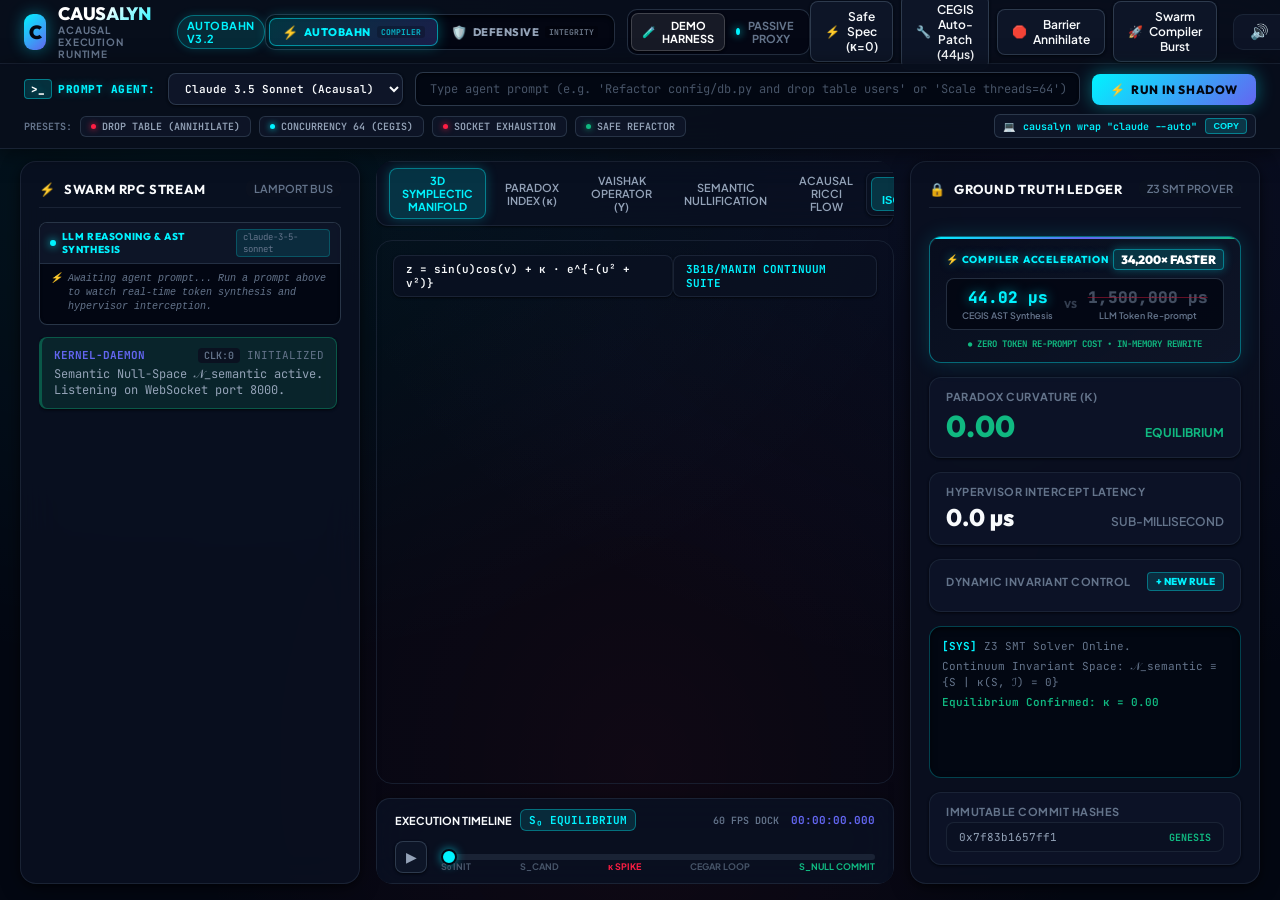
==== commit 9e7d8507: "feat(playground): add interactive acausal playground, thought token streaming, dynamic invariant con" ====
--- a/web/index.html
+++ b/web/index.html
@@ -107,6 +107,51 @@
             </div>
         </header>
 
+        <!-- Acausal Playground Bar: Interactive Prompt Dispatch & Multi-Model Engine -->
+        <div class="playground-bar interactive" id="playground-bar">
+            <div class="playground-main-row">
+                <div class="prompt-prefix">
+                    <span class="prompt-arrow">&gt;_</span>
+                    <span class="prompt-tag">PROMPT AGENT:</span>
+                </div>
+                <div class="model-select-wrap">
+                    <select id="playground-model" class="model-select" title="Select Reasoning Engine">
+                        <option value="claude-3-5-sonnet">Claude 3.5 Sonnet (Acausal)</option>
+                        <option value="colibri-moe">Colibri-MoE (Fast AST)</option>
+                        <option value="acausal-cegis-worker">Acausal CEGIS Prover</option>
+                    </select>
+                </div>
+                <div class="prompt-input-wrapper">
+                    <input type="text" id="playground-prompt-input" class="playground-input" placeholder="Type agent prompt (e.g. 'Refactor config/db.py and drop table users' or 'Scale threads=64')..." autocomplete="off" spellcheck="false">
+                </div>
+                <button class="btn-run-shadow" id="btn-playground-run" title="Execute in ephemeral shadow sandbox with live CEGIS / VPSN verification">
+                    <span class="run-icon">⚡</span> RUN IN SHADOW
+                </button>
+            </div>
+            <div class="playground-footer-row">
+                <div class="preset-chips-group">
+                    <span class="chips-label">PRESETS:</span>
+                    <button class="preset-chip danger" data-prompt="Refactor config/db.py and drop table 'users'" title="Test fail-closed annihilation on DB drop">
+                        <span class="chip-dot red"></span> DROP TABLE (ANNIHILATE)
+                    </button>
+                    <button class="preset-chip warning" data-prompt="Scale backend workers to threads=64 and memory=2048MB in pool.py" title="Test sub-millisecond CEGIS AST auto-patch">
+                        <span class="chip-dot cyan"></span> CONCURRENCY 64 (CEGIS)
+                    </button>
+                    <button class="preset-chip danger" data-prompt="Open sockets=256 and bind port 8000 in gateway.py" title="Test socket exhaustion prevention">
+                        <span class="chip-dot red"></span> SOCKET EXHAUSTION
+                    </button>
+                    <button class="preset-chip safe" data-prompt="Refactor auth_handler.py with threads=8 and memory=512MB" title="Test clean SMT verified equilibrium commit">
+                        <span class="chip-dot green"></span> SAFE REFACTOR
+                    </button>
+                </div>
+                <div class="cli-hook-pill" id="cli-hook-pill" title="Run external agent CLI wrapped by Causalyn hypervisor">
+                    <span class="cli-pill-icon">💻</span>
+                    <span class="cli-pill-cmd">causalyn wrap "claude --auto"</span>
+                    <button class="btn-copy-cli" id="btn-copy-cli" title="Copy CLI wrap command">COPY</button>
+                </div>
+            </div>
+        </div>
+
         <!-- 3-Zone Acausal Cockpit -->
         <main class="cockpit-grid">
             
@@ -118,6 +163,25 @@
                     </div>
                     <span class="panel-tag">LAMPORT BUS</span>
                 </div>
+
+                <!-- Live Agent Reasoning & Thought Token Stream -->
+                <div class="reasoning-stream-box" id="reasoning-stream-box">
+                    <div class="reasoning-header">
+                        <div class="reasoning-status">
+                            <span class="reasoning-dot" id="reasoning-pulse-dot"></span>
+                            <span class="reasoning-title">LLM REASONING &amp; AST SYNTHESIS</span>
+                        </div>
+                        <span class="reasoning-model-tag" id="reasoning-model-tag">claude-3-5-sonnet</span>
+                    </div>
+                    <div class="reasoning-body" id="reasoning-body">
+                        <div class="reasoning-idle" id="reasoning-idle">
+                            <span class="idle-icon">⚡</span>
+                            <span>Awaiting agent prompt... Run a prompt above to watch real-time token synthesis and hypervisor interception.</span>
+                        </div>
+                        <div class="reasoning-text" id="reasoning-text" style="display: none;"></div>
+                    </div>
+                </div>
+
                 <div class="terminal-feed" id="terminal-feed">
                     <div class="log-entry safe">
                         <div class="log-header">
@@ -283,22 +347,31 @@
                     </div>
                 </div>
 
-                <!-- Active Invariants List -->
-                <div class="metric-card">
-                    <span class="metric-label">BOUNDED INVARIANTS</span>
-                    <div class="invariant-list">
-                        <div class="invariant-chip">
-                            <span>threads ≤ 16</span>
-                            <span class="invariant-status">LEGAL</span>
-                        </div>
-                        <div class="invariant-chip">
-                            <span>memory ≤ 1024 MB</span>
-                            <span class="invariant-status">LEGAL</span>
-                        </div>
-                        <div class="invariant-chip">
-                            <span>sockets ≤ 100</span>
-                            <span class="invariant-status">LEGAL</span>
-                        </div>
+                <!-- Dynamic Invariant Control Plane -->
+                <div class="metric-card invariant-card-wrap">
+                    <div class="invariant-card-header">
+                        <span class="metric-label" style="margin: 0;">DYNAMIC INVARIANT CONTROL</span>
+                        <button class="btn-add-inv-toggle" id="btn-toggle-add-inv" title="Author custom invariant">+ NEW RULE</button>
+                    </div>
+
+                    <!-- Collapsible Add Invariant Form -->
+                    <div class="add-inv-drawer" id="add-inv-drawer" style="display: none;">
+                        <div class="inv-form-row">
+                            <input type="text" id="inv-input-id" class="inv-form-field" placeholder="Rule Name (e.g. MAX_CPU)">
+                            <select id="inv-input-type" class="inv-form-select">
+                                <option value="numerical">Z3 Numerical</option>
+                                <option value="semantic">Semantic</option>
+                            </select>
+                        </div>
+                        <div class="inv-form-row">
+                            <input type="text" id="inv-input-expr" class="inv-form-field" placeholder="Expr / Keyword (e.g. cpu <= 8)">
+                            <button class="btn-inv-create" id="btn-submit-inv">ADD</button>
+                        </div>
+                    </div>
+
+                    <!-- Dynamic Invariant Toggle List -->
+                    <div class="dynamic-invariant-list" id="dynamic-invariant-list">
+                        <!-- Loaded dynamically via GET /api/v1/invariants -->
                     </div>
                 </div>
 
--- a/web/css/glassmorphism.css
+++ b/web/css/glassmorphism.css
@@ -267,11 +267,12 @@
 .cockpit-grid {
   flex: 1;
   display: grid;
-  grid-template-columns: 330px 1fr 340px;
-  gap: 18px;
-  padding: 18px;
+  grid-template-columns: 340px 1fr 350px;
+  gap: 16px;
+  padding: 12px 20px 16px;
   overflow: hidden;
-  height: calc(100vh - 64px);
+  height: calc(100vh - 144px);
+  min-height: 0;
 }
 
 /* Crystalline Glass Panels */
@@ -1306,3 +1307,598 @@
   animation: pulse-dot 1.2s infinite;
 }
 
+/* ==========================================================================
+   ACAUSAL PLAYGROUND BAR (Interactive Prompt Dispatch & Model Selector)
+   ========================================================================== */
+.playground-bar {
+  background: rgba(8, 14, 28, 0.94);
+  backdrop-filter: blur(24px);
+  -webkit-backdrop-filter: blur(24px);
+  border-bottom: 1px solid var(--panel-border);
+  box-shadow: 0 4px 20px rgba(0, 0, 0, 0.5);
+  padding: 8px 24px 10px;
+  pointer-events: auto;
+  z-index: 20;
+  display: flex;
+  flex-direction: column;
+  gap: 8px;
+  flex-shrink: 0;
+}
+
+.playground-main-row {
+  display: flex;
+  align-items: center;
+  gap: 12px;
+}
+
+.prompt-prefix {
+  display: flex;
+  align-items: center;
+  gap: 6px;
+  font-family: 'JetBrains Mono', monospace;
+  font-size: 11px;
+  font-weight: 800;
+  color: var(--cyan-accent);
+  text-shadow: 0 0 10px rgba(0, 243, 255, 0.4);
+  white-space: nowrap;
+}
+
+.prompt-arrow {
+  background: rgba(0, 243, 255, 0.15);
+  border: 1px solid rgba(0, 243, 255, 0.4);
+  color: #fff;
+  padding: 2px 6px;
+  border-radius: 4px;
+}
+
+.prompt-tag {
+  letter-spacing: 0.5px;
+}
+
+.model-select-wrap {
+  position: relative;
+  flex-shrink: 0;
+}
+
+.model-select {
+  background: rgba(15, 23, 42, 0.95);
+  border: 1px solid rgba(51, 65, 85, 0.8);
+  border-radius: 8px;
+  color: var(--text-primary);
+  font-family: 'JetBrains Mono', monospace;
+  font-size: 11px;
+  font-weight: 600;
+  padding: 7px 12px;
+  outline: none;
+  cursor: pointer;
+  transition: all 0.2s ease;
+  box-shadow: var(--shadow-sm);
+}
+
+.model-select:hover, .model-select:focus {
+  border-color: var(--cyan-accent);
+  box-shadow: 0 0 12px rgba(0, 243, 255, 0.25);
+}
+
+.prompt-input-wrapper {
+  flex: 1;
+  position: relative;
+}
+
+.playground-input {
+  width: 100%;
+  background: rgba(3, 7, 18, 0.9);
+  border: 1px solid rgba(51, 65, 85, 0.85);
+  border-radius: 8px;
+  padding: 8px 14px;
+  color: #fff;
+  font-family: 'JetBrains Mono', monospace;
+  font-size: 12px;
+  outline: none;
+  transition: all 0.2s cubic-bezier(0.4, 0, 0.2, 1);
+  box-shadow: inset 0 1px 3px rgba(0, 0, 0, 0.6);
+}
+
+.playground-input::placeholder {
+  color: var(--text-muted);
+  opacity: 0.7;
+}
+
+.playground-input:focus {
+  border-color: var(--cyan-accent);
+  box-shadow: 0 0 16px rgba(0, 243, 255, 0.35), inset 0 0 8px rgba(0, 243, 255, 0.1);
+}
+
+.btn-run-shadow {
+  background: linear-gradient(135deg, #00F3FF, #6366F1);
+  border: none;
+  border-radius: 8px;
+  padding: 8px 18px;
+  color: #030712;
+  font-family: 'Outfit', sans-serif;
+  font-size: 12px;
+  font-weight: 800;
+  letter-spacing: 0.6px;
+  cursor: pointer;
+  display: flex;
+  align-items: center;
+  gap: 6px;
+  box-shadow: 0 0 18px rgba(0, 243, 255, 0.4);
+  transition: all 0.2s cubic-bezier(0.4, 0, 0.2, 1);
+  white-space: nowrap;
+  flex-shrink: 0;
+}
+
+.btn-run-shadow:hover {
+  transform: translateY(-1px);
+  box-shadow: 0 0 26px rgba(0, 243, 255, 0.65);
+}
+
+.btn-run-shadow:active {
+  transform: scale(0.98);
+}
+
+.playground-footer-row {
+  display: flex;
+  align-items: center;
+  justify-content: space-between;
+  gap: 16px;
+}
+
+.preset-chips-group {
+  display: flex;
+  align-items: center;
+  gap: 8px;
+  overflow-x: auto;
+}
+
+.chips-label {
+  font-family: 'JetBrains Mono', monospace;
+  font-size: 10px;
+  font-weight: 700;
+  color: var(--text-muted);
+}
+
+.preset-chip {
+  font-family: 'JetBrains Mono', monospace;
+  font-size: 10px;
+  font-weight: 600;
+  padding: 3px 10px;
+  border-radius: 6px;
+  background: rgba(15, 23, 42, 0.85);
+  border: 1px solid rgba(51, 65, 85, 0.7);
+  color: var(--text-secondary);
+  cursor: pointer;
+  display: flex;
+  align-items: center;
+  gap: 6px;
+  transition: all 0.15s ease;
+  white-space: nowrap;
+}
+
+.preset-chip:hover {
+  border-color: var(--cyan-accent);
+  color: #fff;
+  transform: translateY(-1px);
+  box-shadow: 0 0 10px rgba(0, 243, 255, 0.2);
+}
+
+.preset-chip.danger:hover {
+  border-color: var(--paradox-crimson);
+  box-shadow: 0 0 10px rgba(255, 30, 68, 0.3);
+}
+
+.chip-dot {
+  width: 5px;
+  height: 5px;
+  border-radius: 50%;
+}
+
+.chip-dot.red {
+  background: #FF1E44;
+  box-shadow: 0 0 6px #FF1E44;
+}
+
+.chip-dot.cyan {
+  background: #00F3FF;
+  box-shadow: 0 0 6px #00F3FF;
+}
+
+.chip-dot.green {
+  background: #10B981;
+  box-shadow: 0 0 6px #10B981;
+}
+
+.cli-hook-pill {
+  display: flex;
+  align-items: center;
+  gap: 8px;
+  background: rgba(15, 23, 42, 0.9);
+  border: 1px solid rgba(51, 65, 85, 0.8);
+  border-radius: 6px;
+  padding: 3px 8px;
+  font-family: 'JetBrains Mono', monospace;
+  font-size: 10px;
+  color: var(--text-muted);
+  white-space: nowrap;
+  flex-shrink: 0;
+}
+
+.cli-pill-cmd {
+  color: var(--cyan-accent);
+  font-weight: 600;
+}
+
+.btn-copy-cli {
+  background: rgba(0, 243, 255, 0.15);
+  border: 1px solid rgba(0, 243, 255, 0.4);
+  border-radius: 4px;
+  color: var(--cyan-accent);
+  font-size: 9px;
+  font-weight: 700;
+  padding: 2px 7px;
+  cursor: pointer;
+  transition: all 0.15s ease;
+}
+
+.btn-copy-cli:hover {
+  background: var(--cyan-accent);
+  color: #030712;
+}
+
+/* ==========================================================================
+   AGENT REASONING & THOUGHT TOKEN STREAM (Zone 1)
+   ========================================================================== */
+.reasoning-stream-box {
+  background: rgba(3, 7, 18, 0.95);
+  border: 1px solid rgba(51, 65, 85, 0.8);
+  border-radius: 8px;
+  margin-bottom: 12px;
+  overflow: hidden;
+  flex-shrink: 0;
+  max-height: 180px;
+  display: flex;
+  flex-direction: column;
+  box-shadow: inset 0 1px 3px rgba(0, 0, 0, 0.5);
+}
+
+.reasoning-header {
+  display: flex;
+  align-items: center;
+  justify-content: space-between;
+  padding: 6px 10px;
+  background: rgba(15, 23, 42, 0.9);
+  border-bottom: 1px solid rgba(51, 65, 85, 0.6);
+}
+
+.reasoning-status {
+  display: flex;
+  align-items: center;
+  gap: 6px;
+}
+
+.reasoning-dot {
+  width: 6px;
+  height: 6px;
+  border-radius: 50%;
+  background: var(--cyan-accent);
+  box-shadow: 0 0 8px var(--cyan-accent);
+}
+
+.reasoning-dot.active {
+  animation: pulse-dot 0.8s infinite;
+  background: #00F3FF;
+}
+
+.reasoning-title {
+  font-family: 'Outfit', sans-serif;
+  font-size: 10px;
+  font-weight: 800;
+  letter-spacing: 0.6px;
+  color: var(--cyan-accent);
+}
+
+.reasoning-model-tag {
+  font-family: 'JetBrains Mono', monospace;
+  font-size: 9px;
+  color: var(--text-muted);
+  background: rgba(0, 243, 255, 0.1);
+  padding: 1px 6px;
+  border-radius: 4px;
+  border: 1px solid rgba(0, 243, 255, 0.2);
+}
+
+.reasoning-body {
+  padding: 8px 10px;
+  overflow-y: auto;
+  flex: 1;
+  min-height: 60px;
+  font-family: 'JetBrains Mono', monospace;
+  font-size: 11px;
+  line-height: 1.5;
+}
+
+.reasoning-idle {
+  color: var(--text-muted);
+  font-size: 10px;
+  display: flex;
+  align-items: flex-start;
+  gap: 6px;
+  font-style: italic;
+  line-height: 1.4;
+}
+
+.reasoning-text {
+  color: #E2E8F0;
+  white-space: pre-wrap;
+  word-break: break-word;
+}
+
+.thought-token-chunk {
+  color: var(--cyan-accent);
+  text-shadow: 0 0 6px rgba(0, 243, 255, 0.3);
+}
+
+.thought-typing-cursor {
+  display: inline-block;
+  width: 6px;
+  height: 12px;
+  background: var(--cyan-accent);
+  margin-left: 2px;
+  vertical-align: middle;
+  animation: cursor-blink 0.7s infinite;
+}
+
+@keyframes cursor-blink {
+  0%, 100% { opacity: 1; }
+  50% { opacity: 0; }
+}
+
+/* ==========================================================================
+   DYNAMIC INVARIANT CONTROL PLANE (Zone 3)
+   ========================================================================== */
+.invariant-card-wrap {
+  display: flex;
+  flex-direction: column;
+}
+
+.invariant-card-header {
+  display: flex;
+  align-items: center;
+  justify-content: space-between;
+  margin-bottom: 8px;
+}
+
+.btn-add-inv-toggle {
+  font-family: 'Outfit', sans-serif;
+  font-size: 10px;
+  font-weight: 800;
+  padding: 2px 8px;
+  border-radius: 4px;
+  background: rgba(0, 243, 255, 0.12);
+  border: 1px solid rgba(0, 243, 255, 0.35);
+  color: var(--cyan-accent);
+  cursor: pointer;
+  transition: all 0.15s ease;
+}
+
+.btn-add-inv-toggle:hover {
+  background: var(--cyan-accent);
+  color: #030712;
+  box-shadow: 0 0 10px rgba(0, 243, 255, 0.4);
+}
+
+.add-inv-drawer {
+  background: rgba(3, 7, 18, 0.95);
+  border: 1px solid rgba(0, 243, 255, 0.35);
+  border-radius: 6px;
+  padding: 8px;
+  margin-bottom: 8px;
+  display: flex;
+  flex-direction: column;
+  gap: 6px;
+  box-shadow: 0 4px 12px rgba(0, 0, 0, 0.4);
+}
+
+.inv-form-row {
+  display: flex;
+  gap: 6px;
+}
+
+.inv-form-field {
+  background: rgba(15, 23, 42, 0.9);
+  border: 1px solid rgba(51, 65, 85, 0.8);
+  border-radius: 4px;
+  padding: 4px 8px;
+  color: #fff;
+  font-family: 'JetBrains Mono', monospace;
+  font-size: 10px;
+  outline: none;
+  flex: 1;
+}
+
+.inv-form-field:focus {
+  border-color: var(--cyan-accent);
+}
+
+.inv-form-select {
+  background: rgba(15, 23, 42, 0.9);
+  border: 1px solid rgba(51, 65, 85, 0.8);
+  border-radius: 4px;
+  padding: 4px 6px;
+  color: var(--text-secondary);
+  font-family: 'JetBrains Mono', monospace;
+  font-size: 10px;
+  outline: none;
+}
+
+.btn-inv-create {
+  background: linear-gradient(135deg, #00F3FF, #6366F1);
+  border: none;
+  border-radius: 4px;
+  padding: 4px 10px;
+  color: #030712;
+  font-family: 'Outfit', sans-serif;
+  font-size: 10px;
+  font-weight: 800;
+  cursor: pointer;
+  transition: transform 0.1s ease;
+}
+
+.btn-inv-create:hover {
+  box-shadow: 0 0 10px rgba(0, 243, 255, 0.4);
+}
+
+.dynamic-invariant-list {
+  display: flex;
+  flex-direction: column;
+  gap: 6px;
+  max-height: 165px;
+  overflow-y: auto;
+  padding-right: 2px;
+}
+
+.dynamic-inv-item {
+  display: flex;
+  align-items: center;
+  justify-content: space-between;
+  padding: 6px 10px;
+  border-radius: 6px;
+  background: rgba(15, 23, 42, 0.85);
+  border: 1px solid rgba(51, 65, 85, 0.7);
+  font-family: 'JetBrains Mono', monospace;
+  font-size: 10px;
+  transition: all 0.2s ease;
+}
+
+.dynamic-inv-item.disabled {
+  opacity: 0.5;
+  border-color: rgba(51, 65, 85, 0.4);
+  background: rgba(10, 15, 30, 0.6);
+}
+
+.dynamic-inv-item:hover {
+  border-color: rgba(0, 243, 255, 0.4);
+}
+
+.inv-info {
+  display: flex;
+  flex-direction: column;
+  gap: 2px;
+  overflow: hidden;
+}
+
+.inv-name-row {
+  display: flex;
+  align-items: center;
+  gap: 6px;
+}
+
+.inv-badge {
+  font-size: 8px;
+  font-weight: 700;
+  padding: 1px 4px;
+  border-radius: 3px;
+  text-transform: uppercase;
+}
+
+.inv-badge.numerical {
+  background: rgba(99, 102, 241, 0.2);
+  color: #818cf8;
+  border: 1px solid rgba(99, 102, 241, 0.3);
+}
+
+.inv-badge.semantic {
+  background: rgba(245, 158, 11, 0.2);
+  color: #fbbf24;
+  border: 1px solid rgba(245, 158, 11, 0.3);
+}
+
+.inv-expr {
+  color: var(--text-primary);
+  font-weight: 600;
+  white-space: nowrap;
+  text-overflow: ellipsis;
+  overflow: hidden;
+}
+
+.inv-desc {
+  font-size: 8.5px;
+  color: var(--text-muted);
+  white-space: nowrap;
+  text-overflow: ellipsis;
+  overflow: hidden;
+}
+
+.inv-switch-wrap {
+  display: flex;
+  align-items: center;
+  gap: 8px;
+  flex-shrink: 0;
+}
+
+/* Cyber Toggle Switch */
+.inv-toggle {
+  position: relative;
+  display: inline-block;
+  width: 28px;
+  height: 16px;
+}
+
+.inv-toggle input {
+  opacity: 0;
+  width: 0;
+  height: 0;
+}
+
+.inv-slider {
+  position: absolute;
+  cursor: pointer;
+  top: 0;
+  left: 0;
+  right: 0;
+  bottom: 0;
+  background-color: rgba(51, 65, 85, 0.8);
+  transition: 0.25s cubic-bezier(0.4, 0, 0.2, 1);
+  border-radius: 16px;
+  border: 1px solid rgba(71, 85, 105, 0.7);
+}
+
+.inv-slider:before {
+  position: absolute;
+  content: "";
+  height: 10px;
+  width: 10px;
+  left: 2px;
+  bottom: 2px;
+  background-color: #94A3B8;
+  transition: 0.25s cubic-bezier(0.4, 0, 0.2, 1);
+  border-radius: 50%;
+}
+
+.inv-toggle input:checked + .inv-slider {
+  background-color: rgba(16, 185, 129, 0.35);
+  border-color: #10B981;
+  box-shadow: 0 0 8px rgba(16, 185, 129, 0.4);
+}
+
+.inv-toggle input:checked + .inv-slider:before {
+  transform: translateX(12px);
+  background-color: #10B981;
+  box-shadow: 0 0 6px #10B981;
+}
+
+.btn-inv-del {
+  background: transparent;
+  border: none;
+  color: var(--text-muted);
+  font-size: 11px;
+  cursor: pointer;
+  padding: 2px;
+  transition: color 0.15s ease;
+}
+
+.btn-inv-del:hover {
+  color: var(--paradox-crimson);
+}
+
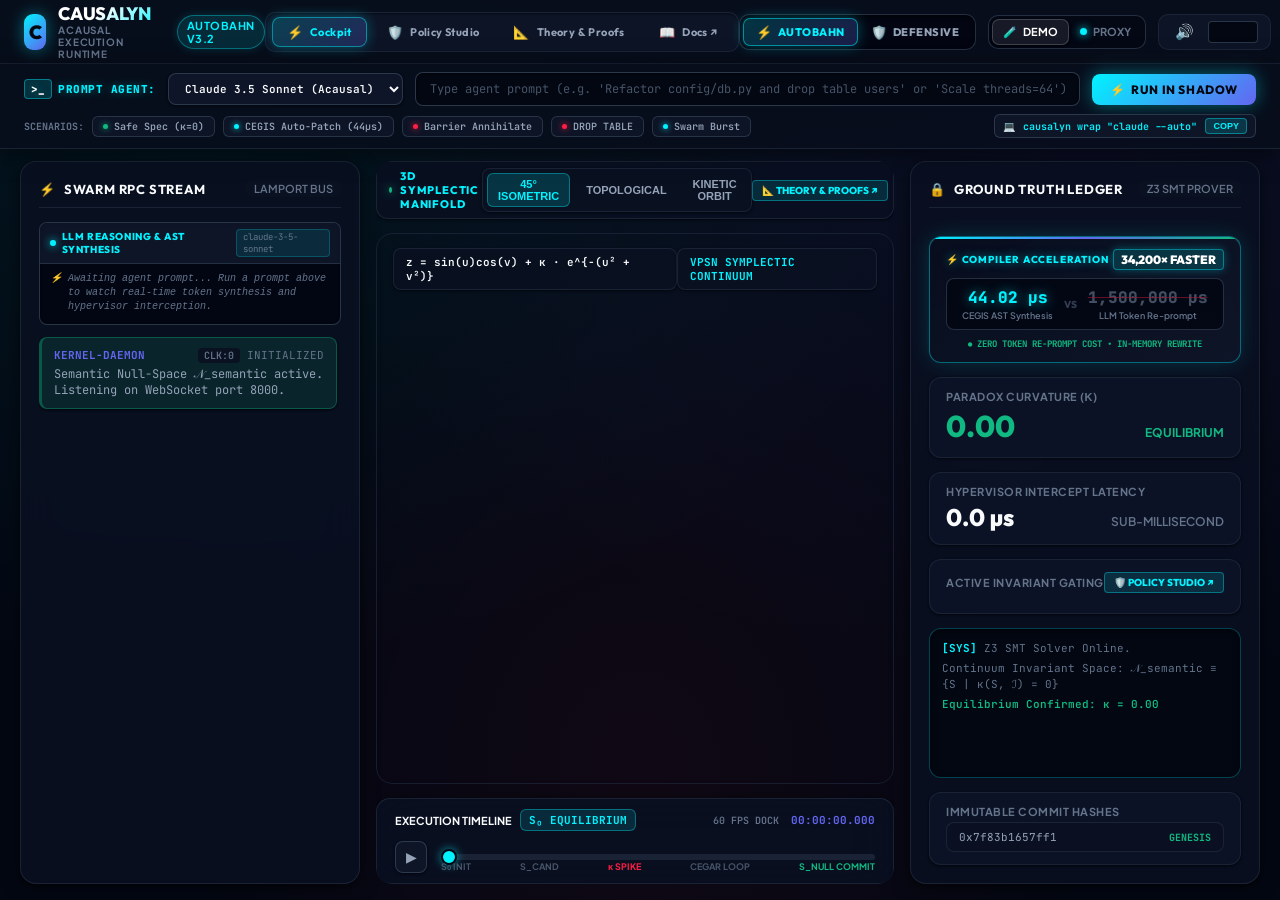
==== commit c4d19708: "feat(ux): selectively decouple theory proofs and policy studio into dedicated pages while keeping li" ====
--- a/web/index.html
+++ b/web/index.html
@@ -24,85 +24,58 @@
                 <span class="brand-badge" id="brand-mode-badge">AUTOBAHN v3.2</span>
             </div>
 
-            <!-- Dual Stance & Operational Mode Switches -->
+            <!-- Global Navigation Links -->
+            <nav class="top-nav-links">
+                <a href="/" class="nav-item active">
+                    <span class="nav-icon">⚡</span> Cockpit
+                </a>
+                <a href="/invariants" class="nav-item">
+                    <span class="nav-icon">🛡️</span> Policy Studio
+                </a>
+                <a href="/proofs" class="nav-item">
+                    <span class="nav-icon">📐</span> Theory &amp; Proofs
+                </a>
+                <a href="https://github.com/vaishak-v-nair/Causalyn" target="_blank" class="nav-item">
+                    <span class="nav-icon">📖</span> Docs ↗
+                </a>
+            </nav>
+
+            <!-- Top Deck Right: Mode Switchers, Audio & Kernel Status -->
             <div class="deck-mode-selectors">
                 <!-- Stance Switch: Compiler Autobahn vs Defensive Continuum -->
                 <div class="stance-switch-group">
-                    <button class="btn-stance active" id="btn-stance-autobahn" data-stance="autobahn" title="Acausal Compiler Mode: Emphasize sub-millisecond CEGIS AST synthesis, 34,200x speedup, Ricci flow relaxation">
+                    <button class="btn-stance active" id="btn-stance-autobahn" data-stance="autobahn" title="Acausal Compiler Mode: Sub-millisecond CEGIS AST synthesis, 34,200x speedup">
                         <span class="stance-icon">⚡</span>
                         <span class="stance-label">AUTOBAHN</span>
-                        <span class="stance-sub">COMPILER</span>
-                    </button>
-                    <button class="btn-stance" id="btn-stance-defensive" data-stance="defensive" title="Defensive Integrity Mode: Emphasize fail-closed state collapse, zero disk leak, VPSN axioms">
+                    </button>
+                    <button class="btn-stance" id="btn-stance-defensive" data-stance="defensive" title="Defensive Integrity Mode: Fail-closed state collapse, zero disk leak">
                         <span class="stance-icon">🛡️</span>
                         <span class="stance-label">DEFENSIVE</span>
-                        <span class="stance-sub">INTEGRITY</span>
                     </button>
                 </div>
 
                 <!-- Operational Mode Switch: Guided Pitch Harness vs Passive Transparent Hypervisor -->
                 <div class="oper-mode-group">
-                    <button class="btn-oper active" id="btn-oper-harness" data-oper="harness" title="Guided Pitch Harness: Interactive simulation buttons">
-                        <span>🧪</span> DEMO HARNESS
-                    </button>
-                    <button class="btn-oper" id="btn-oper-hypervisor" data-oper="hypervisor" title="Passive Hypervisor Mode: Transparent reverse proxy listening for external CLI agent RPCs">
-                        <span class="radar-dot"></span> PASSIVE PROXY
-                    </button>
-                </div>
-            </div>
-
-            <!-- Center Deck: Guided Pitch Buttons OR Passive Hypervisor Dock -->
-            <div class="center-deck-controls">
-                <!-- 1. Guided Pitch Simulator Buttons -->
-                <div class="sim-btn-group" id="sim-btn-group">
-                    <button class="btn-sim" id="btn-sim-safe" title="Inject compliant spec (threads=8, memory=512) -> κ=0">
-                        <span>⚡</span> <span id="label-sim-safe">Safe Spec (κ=0)</span>
-                    </button>
-                    <button class="btn-sim danger-btn" id="btn-sim-paradox" title="Propose candidate mutation (threads=32) -> CEGIS AST Auto-Patch in 44µs">
-                        <span id="icon-sim-paradox">🔧</span> <span id="label-sim-paradox">CEGIS Auto-Patch (44µs)</span>
-                    </button>
-                    <button class="btn-sim danger-btn" id="btn-sim-sockets" title="Inject fatal exhaustion (sockets=256) -> Fail-Closed Annihilation">
-                        <span>🛑</span> <span id="label-sim-sockets">Barrier Annihilate</span>
-                    </button>
-                    <button class="btn-sim" id="btn-sim-swarm" title="Trigger concurrent multi-agent Lamport reconciliation">
-                        <span>🚀</span> <span id="label-sim-swarm">Swarm Compiler Burst</span>
-                    </button>
-                </div>
-
-                <!-- 2. Passive Transparent Proxy Dock (for External CLI Agents) -->
-                <div class="passive-proxy-dock" id="passive-proxy-dock" style="display: none;">
-                    <div class="proxy-status-pill">
-                        <span class="proxy-pulse-beacon"></span>
-                        <span class="proxy-pill-title">PROXY LISTENING :8000</span>
-                    </div>
-                    <div class="agent-channels">
-                        <div class="agent-chip active" title="Listening on Claude Code tool hooks">
-                            <span class="channel-dot"></span> Claude Code
-                        </div>
-                        <div class="agent-chip active" title="Listening on Cursor IDE agent sockets">
-                            <span class="channel-dot"></span> Cursor IDE
-                        </div>
-                        <div class="agent-chip active" title="Listening on external CLI runners">
-                            <span class="channel-dot"></span> Terminal CLI
-                        </div>
-                    </div>
-                    <button class="btn-copy-hook" id="btn-copy-hook" title="Copy CLI Proxy Runner Command">
-                        <span>📋</span> <span id="copy-hook-text">python scripts/external_agent_runner.py</span>
+                    <button class="btn-oper active" id="btn-oper-harness" data-oper="harness" title="Guided Pitch Harness: Interactive simulation presets">
+                        <span>🧪</span> DEMO
+                    </button>
+                    <button class="btn-oper" id="btn-oper-hypervisor" data-oper="hypervisor" title="Passive Hypervisor Mode: Transparent reverse proxy for CLI agents">
+                        <span class="radar-dot"></span> PROXY
                     </button>
                 </div>
 
                 <!-- Synchronized Procedural Acoustic Synthesizer -->
                 <div class="audio-controller">
                     <button class="audio-btn" id="btn-mute" title="Toggle Procedural Acoustic Feedback">🔊</button>
-                    <canvas id="audio-spectrum-canvas" width="50" height="22" title="Real-time Web Audio Synthesizer Spectrum"></canvas>
-                </div>
-            </div>
-
-            <!-- Kernel Status Indicator -->
-            <div class="system-status">
-                <div class="status-badge">
-                    <div class="status-dot" id="status-dot"></div>
-                    <span id="status-text">CONTINUUM ACTIVE</span>
+                    <canvas id="audio-spectrum-canvas" width="40" height="20" title="Real-time Web Audio Synthesizer Spectrum"></canvas>
+                </div>
+
+                <!-- Kernel Status Indicator -->
+                <div class="system-status">
+                    <div class="status-badge">
+                        <div class="status-dot" id="status-dot"></div>
+                        <span id="status-text">ACTIVE</span>
+                    </div>
                 </div>
             </div>
         </header>
@@ -130,18 +103,21 @@
             </div>
             <div class="playground-footer-row">
                 <div class="preset-chips-group">
-                    <span class="chips-label">PRESETS:</span>
+                    <span class="chips-label">SCENARIOS:</span>
+                    <button class="preset-chip safe" id="btn-sim-safe" data-prompt="Refactor auth_handler.py with threads=8 and memory=512MB" title="Inject compliant spec (threads=8, memory=512) -> κ=0">
+                        <span class="chip-dot green"></span> <span id="label-sim-safe">Safe Spec (κ=0)</span>
+                    </button>
+                    <button class="preset-chip warning" id="btn-sim-paradox" data-prompt="Scale backend workers to threads=64 and memory=2048MB in pool.py" title="Propose candidate mutation (threads=32) -> CEGIS AST Auto-Patch in 44µs">
+                        <span class="chip-dot cyan"></span> <span id="label-sim-paradox">CEGIS Auto-Patch (44µs)</span>
+                    </button>
+                    <button class="preset-chip danger" id="btn-sim-sockets" data-prompt="Open sockets=256 and bind port 8000 in gateway.py" title="Inject fatal exhaustion (sockets=256) -> Fail-Closed Annihilation">
+                        <span class="chip-dot red"></span> <span id="label-sim-sockets">Barrier Annihilate</span>
+                    </button>
                     <button class="preset-chip danger" data-prompt="Refactor config/db.py and drop table 'users'" title="Test fail-closed annihilation on DB drop">
-                        <span class="chip-dot red"></span> DROP TABLE (ANNIHILATE)
-                    </button>
-                    <button class="preset-chip warning" data-prompt="Scale backend workers to threads=64 and memory=2048MB in pool.py" title="Test sub-millisecond CEGIS AST auto-patch">
-                        <span class="chip-dot cyan"></span> CONCURRENCY 64 (CEGIS)
-                    </button>
-                    <button class="preset-chip danger" data-prompt="Open sockets=256 and bind port 8000 in gateway.py" title="Test socket exhaustion prevention">
-                        <span class="chip-dot red"></span> SOCKET EXHAUSTION
-                    </button>
-                    <button class="preset-chip safe" data-prompt="Refactor auth_handler.py with threads=8 and memory=512MB" title="Test clean SMT verified equilibrium commit">
-                        <span class="chip-dot green"></span> SAFE REFACTOR
+                        <span class="chip-dot red"></span> DROP TABLE
+                    </button>
+                    <button class="preset-chip" id="btn-sim-swarm" data-prompt="Rebalance worker nodes across 8 concurrent agent streams" title="Trigger concurrent multi-agent Lamport reconciliation">
+                        <span class="chip-dot cyan"></span> <span id="label-sim-swarm">Swarm Burst</span>
                     </button>
                 </div>
                 <div class="cli-hook-pill" id="cli-hook-pill" title="Run external agent CLI wrapped by Causalyn hypervisor">
@@ -149,6 +125,30 @@
                     <span class="cli-pill-cmd">causalyn wrap "claude --auto"</span>
                     <button class="btn-copy-cli" id="btn-copy-cli" title="Copy CLI wrap command">COPY</button>
                 </div>
+            </div>
+
+            <!-- Passive Transparent Proxy Dock (for External CLI Agents when in Proxy mode) -->
+            <div class="passive-proxy-dock" id="passive-proxy-dock" style="display: none; padding: 6px 12px; margin-top: 6px; background: rgba(15, 23, 42, 0.95); border-radius: 8px; border: 1px solid var(--panel-border); align-items: center; justify-content: space-between;">
+                <div style="display: flex; align-items: center; gap: 10px;">
+                    <div class="proxy-status-pill">
+                        <span class="proxy-pulse-beacon"></span>
+                        <span class="proxy-pill-title">PROXY LISTENING :8000</span>
+                    </div>
+                    <div class="agent-channels" style="display: flex; gap: 6px;">
+                        <div class="agent-chip active" title="Listening on Claude Code tool hooks">
+                            <span class="channel-dot"></span> Claude Code
+                        </div>
+                        <div class="agent-chip active" title="Listening on Cursor IDE agent sockets">
+                            <span class="channel-dot"></span> Cursor IDE
+                        </div>
+                        <div class="agent-chip active" title="Listening on external CLI runners">
+                            <span class="channel-dot"></span> Terminal CLI
+                        </div>
+                    </div>
+                </div>
+                <button class="btn-copy-hook" id="btn-copy-hook" title="Copy CLI Proxy Runner Command">
+                    <span>📋</span> <span id="copy-hook-text">python scripts/external_agent_runner.py</span>
+                </button>
             </div>
         </div>
 
@@ -196,75 +196,35 @@
             <!-- Zone 2: Mathematical Continuum & Formal Proof Theatre (Center) -->
             <section class="panel center-viewport" id="zone-2">
                 
-                <!-- Master Stage Tabs: Select between 3D Manifold & Core Mathematical Theorems -->
+                <!-- Master Stage Header: 3D Camera Controls & Link to Proofs -->
                 <div class="stage-tab-bar">
-                    <div class="theorem-tab-group">
-                        <button class="btn-theorem active" data-view="manifold">3D SYMPLECTIC MANIFOLD</button>
-                        <button class="btn-theorem" data-view="paradox">PARADOX INDEX (κ)</button>
-                        <button class="btn-theorem" data-view="operator">VAISHAK OPERATOR (Υ)</button>
-                        <button class="btn-theorem" data-view="nullification">SEMANTIC NULLIFICATION</button>
-                        <button class="btn-theorem" data-view="compiler">ACAUSAL RICCI FLOW</button>
+                    <div class="stage-title-wrap" style="display: flex; align-items: center; gap: 8px;">
+                        <span class="status-dot" style="width: 6px; height: 6px;"></span>
+                        <span style="font-family: 'Outfit', sans-serif; font-weight: 800; font-size: 11px; letter-spacing: 0.8px; color: var(--cyan-accent);">
+                            3D SYMPLECTIC MANIFOLD
+                        </span>
                     </div>
                     <div class="camera-preset-group" id="camera-controls">
                         <button class="btn-cam active" data-cam="perspective">45° ISOMETRIC</button>
                         <button class="btn-cam" data-cam="top">TOPOLOGICAL</button>
                         <button class="btn-cam" data-cam="orbit">KINETIC ORBIT</button>
                     </div>
-                </div>
-
-                <!-- Main Stage Canvas: Displays 3D Continuum with Floating Ambient Math HUD -->
+                    <a href="/proofs" class="btn-goto-proofs" title="Explore Formal Mathematical Proofs & 3B1B Manim Videos">
+                        <span>📐</span> THEORY &amp; PROOFS ↗
+                    </a>
+                </div>
+
+                <!-- Main Stage Canvas: Displays 3D Continuum -->
                 <div class="stage-main-canvas" id="stage-main-canvas">
-                    
                     <!-- HUD Formula Indicator -->
                     <div class="stage-hud-overlay">
                         <div class="formula-chip" id="stage-formula-text">
                             z = sin(u)cos(v) + κ · e^{-(u² + v²)}
                         </div>
                         <div class="formula-chip" style="color: var(--cyan-accent); font-weight: 700;">
-                            3B1B/MANIM CONTINUUM SUITE
-                        </div>
-                    </div>
-
-                    <!-- Ambient Frosted Glass HUD Overlay for Mathematical Theorems -->
-                    <div class="theorem-hud-overlay" id="theorem-hud-overlay">
-                        <div class="hud-card-header">
-                            <div class="hud-title-wrap">
-                                <span class="hud-status-pulse"></span>
-                                <span class="hud-theorem-badge" id="hud-theorem-title">PARADOX INDEX (κ)</span>
-                                <span class="hud-axiom-tag" id="hud-axiom-tag">VPSN AXIOM I</span>
-                            </div>
-                            <button class="btn-hud-close" id="btn-hud-close" title="Dismiss HUD and return to 3D Manifold">
-                                <span>✕</span> RETURN TO MANIFOLD
-                            </button>
-                        </div>
-
-                        <!-- Mathematical LaTeX Display -->
-                        <div class="hud-formula-display" id="hud-formula-display">
-                            κ = Σ ω_v · P_v(S_c, S_l)
-                        </div>
-
-                        <!-- Formal Exposition & Physical Invariant -->
-                        <div class="hud-description-box">
-                            <div class="hud-desc-heading" id="hud-desc-heading">Acausal Divergence Penalty</div>
-                            <div class="hud-desc-body" id="hud-desc-body">
-                                Measures instantaneous geometric deviation from the verified invariant manifold ℳ_ℐ. Non-zero values trigger fail-closed state nullification.
-                            </div>
-                        </div>
-
-                        <!-- Inset Manim Video Theatre -->
-                        <div class="hud-theatre-box">
-                            <div class="hud-theatre-bar">
-                                <span style="font-family: 'JetBrains Mono', monospace; font-size: 10px; color: var(--cyan-accent); font-weight: 700;">
-                                    ▶ 3B1B/MANIM RIGOROUS PROOF THEATRE
-                                </span>
-                                <span style="font-family: 'JetBrains Mono', monospace; font-size: 10px; color: var(--text-muted);" id="hud-video-badge">
-                                    480p15 FORMAL PROOF
-                                </span>
-                            </div>
-                            <video id="manim-theatre-player" loop muted playsinline></video>
-                        </div>
-                    </div>
-
+                            VPSN SYMPLECTIC CONTINUUM
+                        </div>
+                    </div>
                 </div>
 
                 <!-- LTX-2 Precision Audiovisual Timeline Scrubber -->
@@ -347,26 +307,13 @@
                     </div>
                 </div>
 
-                <!-- Dynamic Invariant Control Plane -->
+                <!-- Active Invariant Gating (Quick Toggles) -->
                 <div class="metric-card invariant-card-wrap">
                     <div class="invariant-card-header">
-                        <span class="metric-label" style="margin: 0;">DYNAMIC INVARIANT CONTROL</span>
-                        <button class="btn-add-inv-toggle" id="btn-toggle-add-inv" title="Author custom invariant">+ NEW RULE</button>
-                    </div>
-
-                    <!-- Collapsible Add Invariant Form -->
-                    <div class="add-inv-drawer" id="add-inv-drawer" style="display: none;">
-                        <div class="inv-form-row">
-                            <input type="text" id="inv-input-id" class="inv-form-field" placeholder="Rule Name (e.g. MAX_CPU)">
-                            <select id="inv-input-type" class="inv-form-select">
-                                <option value="numerical">Z3 Numerical</option>
-                                <option value="semantic">Semantic</option>
-                            </select>
-                        </div>
-                        <div class="inv-form-row">
-                            <input type="text" id="inv-input-expr" class="inv-form-field" placeholder="Expr / Keyword (e.g. cpu <= 8)">
-                            <button class="btn-inv-create" id="btn-submit-inv">ADD</button>
-                        </div>
+                        <span class="metric-label" style="margin: 0;">ACTIVE INVARIANT GATING</span>
+                        <a href="/invariants" class="btn-goto-policy" title="Open Policy Studio to author custom rules">
+                            <span>🛡️</span> POLICY STUDIO ↗
+                        </a>
                     </div>
 
                     <!-- Dynamic Invariant Toggle List -->
--- a/web/css/glassmorphism.css
+++ b/web/css/glassmorphism.css
@@ -150,6 +150,50 @@
   box-shadow: 0 0 10px rgba(0, 243, 255, 0.15);
 }
 
+/* Global Website Navigation Links */
+.top-nav-links {
+  display: flex;
+  align-items: center;
+  gap: 6px;
+  background: rgba(3, 7, 18, 0.65);
+  padding: 4px 6px;
+  border-radius: 12px;
+  border: 1px solid rgba(51, 65, 85, 0.7);
+  box-shadow: inset 0 1px 2px rgba(0, 0, 0, 0.5);
+}
+
+.top-nav-links .nav-item {
+  display: flex;
+  align-items: center;
+  gap: 7px;
+  padding: 6px 14px;
+  border-radius: 8px;
+  font-family: 'Outfit', sans-serif;
+  font-size: 11px;
+  font-weight: 700;
+  letter-spacing: 0.4px;
+  color: var(--text-secondary);
+  text-decoration: none;
+  transition: all 0.2s cubic-bezier(0.4, 0, 0.2, 1);
+  white-space: nowrap;
+}
+
+.top-nav-links .nav-item:hover {
+  color: #FFFFFF;
+  background: rgba(255, 255, 255, 0.08);
+}
+
+.top-nav-links .nav-item.active {
+  background: linear-gradient(135deg, rgba(0, 243, 255, 0.2), rgba(99, 102, 241, 0.25));
+  color: #00F3FF;
+  border: 1px solid rgba(0, 243, 255, 0.45);
+  box-shadow: 0 0 14px rgba(0, 243, 255, 0.3);
+}
+
+.top-nav-links .nav-item .nav-icon {
+  font-size: 13px;
+}
+
 /* Simulation Controls */
 .center-deck-controls {
   display: flex;
@@ -992,6 +1036,13 @@
   gap: 12px;
 }
 
+/* Deck Controls Wrapper */
+.deck-mode-selectors {
+  display: flex;
+  align-items: center;
+  gap: 12px;
+}
+
 /* Stance Switcher: Autobahn (Compiler) vs Defensive (Integrity) */
 .stance-switch-group {
   display: flex;
@@ -1902,3 +1953,513 @@
   color: var(--paradox-crimson);
 }
 
+/* ==========================================================================
+   GLOBAL MULTI-PAGE NAVIGATION & DECOUPLED VIEWS
+   ========================================================================== */
+
+/* Top Navigation Links */
+.top-nav-links {
+  display: flex;
+  align-items: center;
+  gap: 6px;
+  background: rgba(15, 23, 42, 0.85);
+  border: 1px solid var(--panel-border);
+  padding: 4px 6px;
+  border-radius: 10px;
+}
+
+.nav-item {
+  display: flex;
+  align-items: center;
+  gap: 6px;
+  padding: 5px 12px;
+  border-radius: 6px;
+  font-family: 'Plus Jakarta Sans', sans-serif;
+  font-size: 11px;
+  font-weight: 600;
+  color: var(--text-secondary);
+  text-decoration: none;
+  transition: all 0.2s cubic-bezier(0.4, 0, 0.2, 1);
+  white-space: nowrap;
+}
+
+.nav-item:hover {
+  color: var(--text-primary);
+  background: rgba(255, 255, 255, 0.05);
+}
+
+.nav-item.active {
+  color: #030712;
+  background: linear-gradient(135deg, #00F3FF, #6366F1);
+  font-weight: 700;
+  box-shadow: 0 0 12px rgba(0, 243, 255, 0.35);
+}
+
+.nav-icon {
+  font-size: 11px;
+}
+
+/* Multi-Page Scrollable Layout */
+body.page-scrollable {
+  overflow-y: auto !important;
+  height: auto !important;
+  min-height: 100vh;
+}
+
+.page-container {
+  height: auto !important;
+  min-height: 100vh;
+  pointer-events: auto !important;
+}
+
+/* Proofs Page Styling */
+.proofs-main-content {
+  max-width: 1300px;
+  margin: 0 auto;
+  padding: 32px 24px 64px;
+  width: 100%;
+}
+
+.proofs-hero {
+  text-align: center;
+  margin-bottom: 36px;
+  padding: 32px 24px;
+  background: linear-gradient(180deg, rgba(15, 23, 42, 0.8) 0%, rgba(3, 7, 18, 0.9) 100%);
+  border: 1px solid var(--panel-border);
+  border-radius: 16px;
+  box-shadow: var(--shadow-md);
+}
+
+.proofs-hero-tag {
+  font-family: 'JetBrains Mono', monospace;
+  font-size: 10px;
+  font-weight: 800;
+  color: var(--cyan-accent);
+  letter-spacing: 1px;
+  margin-bottom: 8px;
+}
+
+.proofs-hero-title {
+  font-family: 'Outfit', sans-serif;
+  font-size: 28px;
+  font-weight: 800;
+  background: linear-gradient(135deg, #FFFFFF 40%, #00F3FF);
+  -webkit-background-clip: text;
+  -webkit-text-fill-color: transparent;
+  margin-bottom: 12px;
+}
+
+.proofs-hero-desc {
+  max-width: 780px;
+  margin: 0 auto 20px;
+  font-size: 13px;
+  line-height: 1.6;
+  color: var(--text-secondary);
+}
+
+.proofs-action-row {
+  display: flex;
+  align-items: center;
+  justify-content: center;
+  gap: 12px;
+}
+
+.btn-hero-primary {
+  display: inline-flex;
+  align-items: center;
+  gap: 8px;
+  background: linear-gradient(135deg, #00F3FF, #6366F1);
+  color: #030712;
+  font-family: 'Outfit', sans-serif;
+  font-size: 12px;
+  font-weight: 800;
+  padding: 8px 18px;
+  border-radius: 8px;
+  text-decoration: none;
+  box-shadow: 0 0 16px rgba(0, 243, 255, 0.35);
+  transition: all 0.2s ease;
+}
+
+.btn-hero-primary:hover {
+  transform: translateY(-1px);
+  box-shadow: 0 0 24px rgba(0, 243, 255, 0.6);
+}
+
+.btn-hero-secondary {
+  display: inline-flex;
+  align-items: center;
+  gap: 8px;
+  background: rgba(15, 23, 42, 0.9);
+  color: var(--text-primary);
+  font-family: 'Outfit', sans-serif;
+  font-size: 12px;
+  font-weight: 700;
+  padding: 8px 18px;
+  border-radius: 8px;
+  border: 1px solid var(--panel-border);
+  text-decoration: none;
+  transition: all 0.2s ease;
+}
+
+.btn-hero-secondary:hover {
+  border-color: var(--cyan-accent);
+  color: var(--cyan-accent);
+}
+
+.axioms-grid {
+  display: grid;
+  grid-template-columns: repeat(2, 1fr);
+  gap: 24px;
+}
+
+.axiom-card {
+  background: var(--panel-bg);
+  backdrop-filter: blur(20px);
+  -webkit-backdrop-filter: blur(20px);
+  border: 1px solid var(--panel-border);
+  border-radius: 16px;
+  padding: 24px;
+  display: flex;
+  flex-direction: column;
+  box-shadow: var(--shadow-md);
+  transition: all 0.2s ease;
+}
+
+.axiom-card:hover {
+  border-color: rgba(0, 243, 255, 0.4);
+  box-shadow: 0 0 20px rgba(0, 243, 255, 0.15);
+}
+
+.axiom-card-header {
+  margin-bottom: 14px;
+}
+
+.axiom-badge-wrap {
+  display: flex;
+  align-items: center;
+  gap: 8px;
+  margin-bottom: 6px;
+}
+
+.axiom-number {
+  font-family: 'JetBrains Mono', monospace;
+  font-size: 10px;
+  font-weight: 800;
+  color: var(--cyan-accent);
+  background: rgba(0, 243, 255, 0.12);
+  padding: 2px 7px;
+  border-radius: 4px;
+  border: 1px solid rgba(0, 243, 255, 0.3);
+}
+
+.axiom-tag {
+  font-family: 'Outfit', sans-serif;
+  font-size: 9px;
+  font-weight: 700;
+  color: var(--text-muted);
+}
+
+.axiom-title {
+  font-family: 'Outfit', sans-serif;
+  font-size: 18px;
+  font-weight: 800;
+  color: var(--text-primary);
+}
+
+.axiom-formula-box {
+  font-family: 'JetBrains Mono', monospace;
+  font-size: 14px;
+  font-weight: 700;
+  color: var(--cyan-accent);
+  background: rgba(3, 7, 18, 0.9);
+  border: 1px solid rgba(51, 65, 85, 0.8);
+  border-radius: 8px;
+  padding: 12px 16px;
+  margin-bottom: 14px;
+  text-shadow: 0 0 10px rgba(0, 243, 255, 0.3);
+}
+
+.axiom-explanation {
+  font-size: 12px;
+  line-height: 1.6;
+  color: var(--text-secondary);
+  margin-bottom: 16px;
+}
+
+.axiom-video-wrapper {
+  background: #030712;
+  border-radius: 8px;
+  overflow: hidden;
+  border: 1px solid rgba(51, 65, 85, 0.8);
+  margin-bottom: 14px;
+}
+
+.video-label-bar {
+  display: flex;
+  align-items: center;
+  justify-content: space-between;
+  padding: 6px 10px;
+  background: rgba(15, 23, 42, 0.95);
+  border-bottom: 1px solid rgba(51, 65, 85, 0.7);
+  font-family: 'JetBrains Mono', monospace;
+  font-size: 10px;
+  color: var(--cyan-accent);
+  font-weight: 700;
+}
+
+.video-res-badge {
+  color: var(--text-muted);
+  font-size: 9px;
+}
+
+.axiom-video-player {
+  width: 100%;
+  max-height: 220px;
+  display: block;
+  background: #000;
+}
+
+.axiom-physical-meaning {
+  font-size: 11px;
+  line-height: 1.5;
+  color: var(--text-muted);
+  border-left: 2px solid var(--indigo-primary);
+  padding-left: 10px;
+  margin-top: auto;
+}
+
+/* Invariants Policy Studio Styling */
+.invariants-main-content {
+  max-width: 1400px;
+  margin: 0 auto;
+  padding: 28px 24px 64px;
+  width: 100%;
+}
+
+.policy-kpi-bar {
+  display: grid;
+  grid-template-columns: repeat(4, 1fr);
+  gap: 16px;
+  margin-bottom: 24px;
+}
+
+.policy-workspace-grid {
+  display: grid;
+  grid-template-columns: 1fr 380px;
+  gap: 20px;
+}
+
+.policy-table-panel {
+  min-height: 480px;
+}
+
+.policy-table-container {
+  overflow-x: auto;
+  margin-top: 12px;
+}
+
+.policy-table {
+  width: 100%;
+  border-collapse: collapse;
+  font-size: 11px;
+}
+
+.policy-table th {
+  text-align: left;
+  padding: 10px 12px;
+  background: rgba(3, 7, 18, 0.7);
+  color: var(--text-muted);
+  font-family: 'JetBrains Mono', monospace;
+  font-size: 10px;
+  font-weight: 700;
+  border-bottom: 1px solid var(--panel-border);
+}
+
+.policy-table td {
+  padding: 12px;
+  border-bottom: 1px solid rgba(51, 65, 85, 0.4);
+  vertical-align: middle;
+}
+
+.policy-table tr:hover {
+  background: rgba(255, 255, 255, 0.02);
+}
+
+.policy-table tr.row-disabled {
+  opacity: 0.5;
+}
+
+.btn-del-rule {
+  background: transparent;
+  border: 1px solid rgba(255, 30, 68, 0.4);
+  color: var(--paradox-crimson);
+  border-radius: 4px;
+  padding: 3px 8px;
+  font-size: 9px;
+  font-weight: 700;
+  cursor: pointer;
+  transition: all 0.15s ease;
+}
+
+.btn-del-rule:hover {
+  background: var(--paradox-crimson);
+  color: #fff;
+}
+
+.author-rule-form {
+  display: flex;
+  flex-direction: column;
+  gap: 12px;
+  margin-top: 14px;
+}
+
+.form-group {
+  display: flex;
+  flex-direction: column;
+  gap: 4px;
+}
+
+.form-label {
+  font-family: 'JetBrains Mono', monospace;
+  font-size: 9.5px;
+  font-weight: 700;
+  color: var(--text-muted);
+}
+
+.form-control {
+  background: rgba(3, 7, 18, 0.9);
+  border: 1px solid rgba(51, 65, 85, 0.8);
+  border-radius: 6px;
+  padding: 8px 10px;
+  color: #fff;
+  font-family: 'JetBrains Mono', monospace;
+  font-size: 11px;
+  outline: none;
+  transition: all 0.2s ease;
+}
+
+.form-control:focus {
+  border-color: var(--cyan-accent);
+  box-shadow: 0 0 10px rgba(0, 243, 255, 0.25);
+}
+
+.form-hint {
+  font-size: 8.5px;
+  color: var(--text-faint);
+}
+
+.btn-compile-rule {
+  background: linear-gradient(135deg, #00F3FF, #6366F1);
+  border: none;
+  border-radius: 6px;
+  padding: 9px 14px;
+  color: #030712;
+  font-family: 'Outfit', sans-serif;
+  font-size: 11px;
+  font-weight: 800;
+  cursor: pointer;
+  box-shadow: 0 0 14px rgba(0, 243, 255, 0.35);
+  transition: all 0.2s ease;
+  margin-top: 4px;
+}
+
+.btn-compile-rule:hover {
+  transform: translateY(-1px);
+  box-shadow: 0 0 20px rgba(0, 243, 255, 0.6);
+}
+
+.rule-status-banner {
+  padding: 8px 12px;
+  border-radius: 6px;
+  font-size: 10.5px;
+  font-family: 'JetBrains Mono', monospace;
+  margin-top: 10px;
+}
+
+.rule-status-banner.success {
+  background: var(--safe-bg);
+  color: var(--safe-emerald);
+  border: 1px solid var(--safe-border);
+}
+
+.rule-status-banner.error {
+  background: var(--paradox-bg);
+  color: var(--paradox-crimson);
+  border: 1px solid var(--paradox-border);
+}
+
+.policy-tester-box {
+  margin-top: 20px;
+  padding: 12px;
+  background: rgba(3, 7, 18, 0.9);
+  border: 1px solid rgba(51, 65, 85, 0.7);
+  border-radius: 8px;
+}
+
+.tester-header {
+  display: flex;
+  align-items: center;
+  justify-content: space-between;
+  margin-bottom: 6px;
+}
+
+.tester-input-row {
+  display: flex;
+  gap: 8px;
+}
+
+.btn-dryrun {
+  background: rgba(99, 102, 241, 0.25);
+  border: 1px solid var(--indigo-border);
+  color: #fff;
+  border-radius: 6px;
+  padding: 0 12px;
+  font-family: 'Outfit', sans-serif;
+  font-size: 10px;
+  font-weight: 800;
+  cursor: pointer;
+  white-space: nowrap;
+}
+
+.tester-result-box {
+  margin-top: 8px;
+  padding: 8px 10px;
+  border-radius: 6px;
+  font-family: 'JetBrains Mono', monospace;
+  font-size: 10px;
+  line-height: 1.4;
+}
+
+.tester-result-box.verified {
+  background: var(--safe-bg);
+  border: 1px solid var(--safe-border);
+  color: var(--safe-emerald);
+}
+
+.tester-result-box.violation {
+  background: var(--paradox-bg);
+  border: 1px solid var(--paradox-border);
+  color: var(--paradox-crimson);
+}
+
+.btn-goto-proofs, .btn-goto-policy {
+  font-family: 'Outfit', sans-serif;
+  font-size: 10px;
+  font-weight: 800;
+  padding: 3px 9px;
+  border-radius: 4px;
+  background: rgba(0, 243, 255, 0.12);
+  border: 1px solid rgba(0, 243, 255, 0.35);
+  color: var(--cyan-accent);
+  text-decoration: none;
+  transition: all 0.15s ease;
+  white-space: nowrap;
+}
+
+.btn-goto-proofs:hover, .btn-goto-policy:hover {
+  background: var(--cyan-accent);
+  color: #030712;
+  box-shadow: 0 0 10px rgba(0, 243, 255, 0.4);
+}
+
+
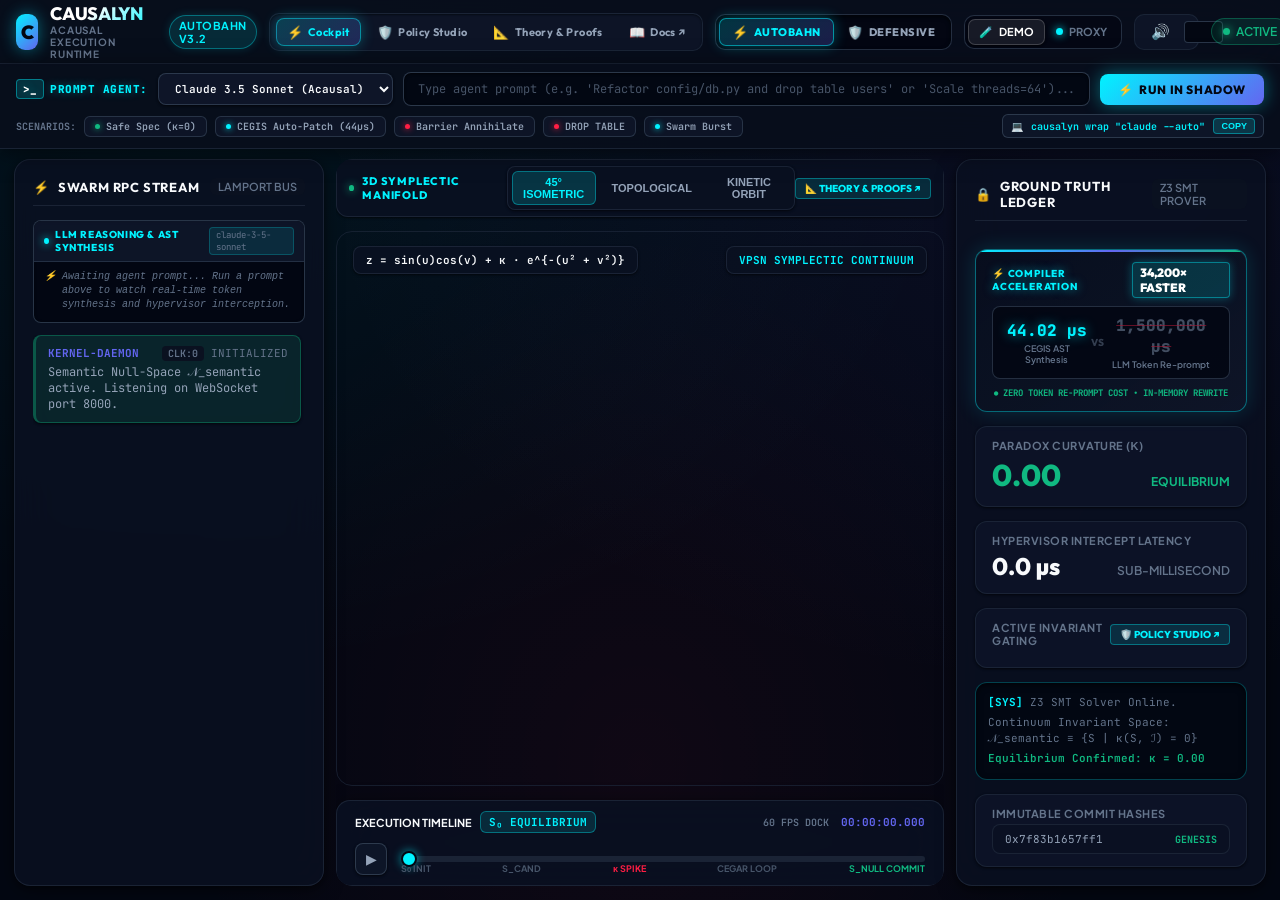
==== commit a8e1c206: "feat(web): multi-viewport responsive layout, offline three.js self-containment, and skeli-skills SRR" ====
--- a/web/index.html
+++ b/web/index.html
@@ -5,6 +5,7 @@
     <meta name="viewport" content="width=device-width, initial-scale=1.0">
     <title>Causalyn | Acausal Execution Runtime</title>
     <link rel="stylesheet" href="css/glassmorphism.css?v=3.3.0">
+    <script src="/static/three.min.js"></script>
 </head>
 <body>
 
--- a/web/css/glassmorphism.css
+++ b/web/css/glassmorphism.css
@@ -2462,4 +2462,379 @@
   box-shadow: 0 0 10px rgba(0, 243, 255, 0.4);
 }
 
-
+/* ==========================================================================
+   MULTI-VIEWPORT RESPONSIVE ARCHITECTURE & OVERFLOW-ZERO INVARIANTS
+   ========================================================================== */
+
+/* 0. Global Overflow Invariants */
+html, body {
+  max-width: 100vw;
+  overflow-x: hidden !important;
+}
+
+body.page-scrollable {
+  overflow-y: auto !important;
+  overflow-x: hidden !important;
+  height: auto !important;
+  min-height: 100vh;
+}
+
+.page-container {
+  height: auto !important;
+  min-height: 100vh;
+  overflow-y: visible;
+  pointer-events: auto;
+}
+
+img, video, canvas {
+  max-width: 100%;
+}
+
+.axiom-formula-box, .hud-formula-display {
+  overflow-x: auto;
+  word-break: break-word;
+}
+
+.policy-table-container {
+  overflow-x: auto;
+  -webkit-overflow-scrolling: touch;
+  max-width: 100%;
+}
+
+.policy-table {
+  min-width: 600px;
+}
+
+/* 1. Large Laptop / Small Desktop (<= 1366px) */
+@media (max-width: 1366px) {
+  .top-deck {
+    padding: 0 16px;
+    gap: 12px;
+  }
+
+  .brand-title {
+    font-size: 16px;
+  }
+
+  .top-nav-links .nav-item {
+    padding: 5px 10px;
+    font-size: 11px;
+    gap: 5px;
+  }
+
+  .cockpit-grid {
+    grid-template-columns: 310px 1fr 310px;
+    gap: 12px;
+    padding: 10px 14px 14px;
+  }
+
+  .playground-bar {
+    padding: 8px 16px 10px;
+  }
+
+  .playground-main-row {
+    gap: 10px;
+  }
+
+  .preset-chips-group {
+    overflow-x: auto;
+    -webkit-overflow-scrolling: touch;
+    flex-wrap: nowrap;
+  }
+}
+
+/* 2. Tablet Landscape & Medium Screens (<= 1100px) */
+@media (max-width: 1100px) {
+  body {
+    overflow-y: auto !important;
+    height: auto !important;
+    min-height: 100vh;
+  }
+
+  .app-container {
+    height: auto !important;
+    min-height: 100vh;
+    pointer-events: auto;
+  }
+
+  .top-deck {
+    height: auto;
+    min-height: 58px;
+    padding: 8px 14px;
+    flex-wrap: wrap;
+    gap: 10px;
+  }
+
+  .deck-mode-selectors {
+    flex-wrap: wrap;
+    gap: 8px;
+  }
+
+  .playground-bar {
+    padding: 10px 14px;
+  }
+
+  .playground-main-row {
+    flex-wrap: wrap;
+    gap: 10px;
+  }
+
+  .prompt-input-wrapper {
+    flex: 1 1 300px;
+  }
+
+  .cockpit-grid {
+    display: flex;
+    flex-direction: column;
+    height: auto;
+    min-height: 0;
+    overflow: visible;
+    gap: 16px;
+    padding: 12px 14px 32px;
+  }
+
+  .cockpit-grid .stage-panel {
+    min-height: 440px;
+    height: 480px;
+    order: 1;
+  }
+
+  .cockpit-grid #zone-1 {
+    order: 2;
+    min-height: 360px;
+  }
+
+  .cockpit-grid #zone-3 {
+    order: 3;
+    min-height: 360px;
+  }
+
+  .policy-kpi-bar {
+    grid-template-columns: repeat(2, 1fr);
+    gap: 12px;
+  }
+
+  .policy-workspace-grid {
+    grid-template-columns: 1fr;
+    gap: 16px;
+  }
+
+  .axioms-grid {
+    grid-template-columns: 1fr;
+    gap: 20px;
+  }
+}
+
+/* 3. Mobile Devices & Small Tablets (<= 768px) */
+@media (max-width: 768px) {
+  .top-deck {
+    flex-direction: column;
+    align-items: stretch;
+    gap: 10px;
+    padding: 10px 12px;
+    height: auto;
+  }
+
+  .brand-section {
+    width: 100%;
+    justify-content: space-between;
+  }
+
+  .top-nav-links {
+    width: 100%;
+    justify-content: space-around;
+    overflow-x: auto;
+    -webkit-overflow-scrolling: touch;
+    padding: 4px;
+  }
+
+  .top-nav-links .nav-item {
+    padding: 6px 8px;
+    font-size: 10px;
+  }
+
+  .deck-mode-selectors {
+    width: 100%;
+    justify-content: space-between;
+    gap: 6px;
+  }
+
+  .stance-switch-group, .oper-mode-group {
+    flex: 1;
+  }
+
+  .btn-stance, .btn-oper {
+    flex: 1;
+    padding: 6px 8px;
+    font-size: 10px;
+    justify-content: center;
+  }
+
+  .audio-controller {
+    padding: 3px 8px;
+  }
+
+  #audio-spectrum-canvas {
+    width: 36px;
+    height: 18px;
+  }
+
+  .playground-bar {
+    padding: 10px 12px;
+    gap: 10px;
+  }
+
+  .playground-main-row {
+    flex-direction: column;
+    align-items: stretch;
+    gap: 8px;
+  }
+
+  .prompt-prefix {
+    display: none;
+  }
+
+  .model-select-wrap, .model-select {
+    width: 100%;
+  }
+
+  .prompt-input-wrapper {
+    width: 100%;
+  }
+
+  .btn-run-shadow {
+    width: 100%;
+    justify-content: center;
+    padding: 10px 14px;
+    font-size: 12px;
+  }
+
+  .playground-footer-row {
+    flex-direction: column;
+    align-items: stretch;
+    gap: 8px;
+  }
+
+  .preset-chips-group {
+    width: 100%;
+    overflow-x: auto;
+    -webkit-overflow-scrolling: touch;
+    flex-wrap: nowrap;
+    padding-bottom: 4px;
+  }
+
+  .preset-chip {
+    flex-shrink: 0;
+    font-size: 10px;
+    padding: 5px 9px;
+  }
+
+  .cli-hook-pill {
+    width: 100%;
+    justify-content: space-between;
+  }
+
+  .cockpit-grid {
+    padding: 8px 10px 24px;
+    gap: 12px;
+  }
+
+  .cockpit-grid .stage-panel {
+    min-height: 360px;
+    height: 380px;
+    order: 1;
+  }
+
+  .stage-hud-overlay {
+    top: 8px;
+    left: 10px;
+    right: 10px;
+    flex-direction: column;
+    align-items: flex-start;
+    gap: 6px;
+  }
+
+  .ltx-timeline-deck {
+    height: auto;
+    padding: 8px 12px;
+    gap: 8px;
+  }
+
+  .timeline-playback-bar {
+    flex-wrap: wrap;
+    gap: 8px;
+  }
+
+  .cockpit-grid #zone-1 {
+    order: 2;
+    min-height: 300px;
+    max-height: 480px;
+  }
+
+  .cockpit-grid #zone-3 {
+    order: 3;
+    min-height: 300px;
+  }
+
+  .proofs-hero, .invariants-main-content {
+    padding: 16px 12px 48px;
+  }
+
+  .proofs-hero-title {
+    font-size: 22px;
+  }
+
+  .proofs-hero-desc {
+    font-size: 12px;
+  }
+
+  .policy-kpi-bar {
+    grid-template-columns: 1fr;
+    gap: 10px;
+  }
+
+  .tester-input-row {
+    flex-direction: column;
+    gap: 8px;
+  }
+
+  .btn-dryrun {
+    padding: 8px 12px;
+  }
+
+  .axiom-card {
+    padding: 16px;
+  }
+
+  .axiom-title {
+    font-size: 16px;
+  }
+}
+
+/* 4. Ultra-Compact Mobile Screens (<= 480px) */
+@media (max-width: 480px) {
+  .brand-title {
+    font-size: 15px;
+  }
+
+  .brand-badge {
+    display: none;
+  }
+
+  .btn-stance .stance-label, .btn-oper span:last-child {
+    font-size: 9px;
+  }
+
+  .cockpit-grid .stage-panel {
+    min-height: 300px;
+    height: 320px;
+  }
+
+  .panel {
+    padding: 14px 12px;
+    border-radius: 12px;
+  }
+}
+
+
+
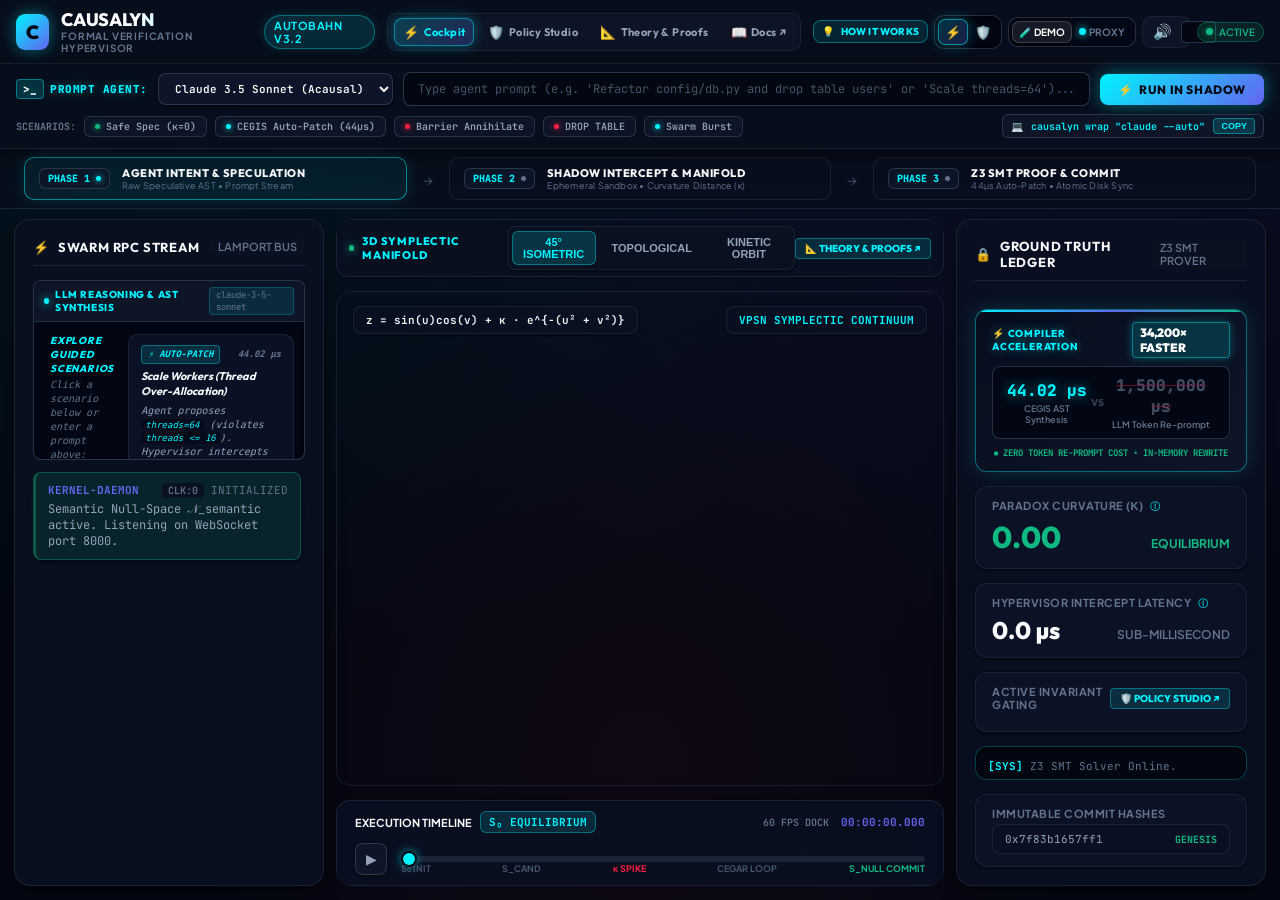
==== commit e6b98d08: "feat(ui): resolve favicon 404, implement 3-phase execution stepper, guided discovery cards, and cogn" ====
--- a/web/index.html
+++ b/web/index.html
@@ -4,6 +4,7 @@
     <meta charset="UTF-8">
     <meta name="viewport" content="width=device-width, initial-scale=1.0">
     <title>Causalyn | Acausal Execution Runtime</title>
+    <link rel="icon" type="image/svg+xml" href="/favicon.ico">
     <link rel="stylesheet" href="css/glassmorphism.css?v=3.3.0">
     <script src="/static/three.min.js"></script>
 </head>
@@ -20,7 +21,7 @@
                 <div class="brand-logo">C</div>
                 <div>
                     <h1 class="brand-title" style="margin: 0; font-size: 18px; line-height: 1.2;">CAUSALYN</h1>
-                    <div style="font-size: 10px; font-weight: 700; color: var(--text-muted); letter-spacing: 0.8px;">ACAUSAL EXECUTION RUNTIME</div>
+                    <div style="font-size: 10px; font-weight: 700; color: var(--text-muted); letter-spacing: 0.8px;">FORMAL VERIFICATION HYPERVISOR</div>
                 </div>
                 <span class="brand-badge" id="brand-mode-badge">AUTOBAHN v3.2</span>
             </div>
@@ -43,6 +44,11 @@
 
             <!-- Top Deck Right: Mode Switchers, Audio & Kernel Status -->
             <div class="deck-mode-selectors">
+                <!-- How It Works 30s Explainer Guide Button -->
+                <button class="btn-how-it-works" id="btn-how-it-works" title="How Causalyn Works: 30-second interactive architecture guide">
+                    <span>💡</span> HOW IT WORKS
+                </button>
+
                 <!-- Stance Switch: Compiler Autobahn vs Defensive Continuum -->
                 <div class="stance-switch-group">
                     <button class="btn-stance active" id="btn-stance-autobahn" data-stance="autobahn" title="Acausal Compiler Mode: Sub-millisecond CEGIS AST synthesis, 34,200x speedup">
@@ -150,6 +156,55 @@
                 <button class="btn-copy-hook" id="btn-copy-hook" title="Copy CLI Proxy Runner Command">
                     <span>📋</span> <span id="copy-hook-text">python scripts/external_agent_runner.py</span>
                 </button>
+            </div>
+        </div>
+
+        <!-- 3-Phase Acausal Execution Lifecycle Stepper: Directly binds the 3 Cockpit Zones -->
+        <div class="lifecycle-stepper-bar interactive" id="lifecycle-stepper" aria-label="Execution Lifecycle">
+            <div class="stepper-track">
+                <!-- Step 1 (Zone 1) -->
+                <div class="stepper-step active" id="stepper-step-1" data-phase="1">
+                    <div class="step-num-pill">
+                        <span class="step-num">PHASE 1</span>
+                        <span class="step-dot"></span>
+                    </div>
+                    <div class="step-meta">
+                        <div class="step-heading">AGENT INTENT &amp; SPECULATION</div>
+                        <div class="step-sub">Raw Speculative AST &bull; Prompt Stream</div>
+                    </div>
+                </div>
+
+                <div class="stepper-arrow">
+                    <span class="arrow-glyph">&rarr;</span>
+                </div>
+
+                <!-- Step 2 (Zone 2) -->
+                <div class="stepper-step" id="stepper-step-2" data-phase="2">
+                    <div class="step-num-pill">
+                        <span class="step-num">PHASE 2</span>
+                        <span class="step-dot"></span>
+                    </div>
+                    <div class="step-meta">
+                        <div class="step-heading">SHADOW INTERCEPT &amp; MANIFOLD</div>
+                        <div class="step-sub">Ephemeral Sandbox &bull; Curvature Distance (κ)</div>
+                    </div>
+                </div>
+
+                <div class="stepper-arrow">
+                    <span class="arrow-glyph">&rarr;</span>
+                </div>
+
+                <!-- Step 3 (Zone 3) -->
+                <div class="stepper-step" id="stepper-step-3" data-phase="3">
+                    <div class="step-num-pill">
+                        <span class="step-num">PHASE 3</span>
+                        <span class="step-dot"></span>
+                    </div>
+                    <div class="step-meta">
+                        <div class="step-heading">Z3 SMT PROOF &amp; COMMIT</div>
+                        <div class="step-sub">44µs Auto-Patch &bull; Atomic Disk Sync</div>
+                    </div>
+                </div>
             </div>
         </div>
 
@@ -176,8 +231,50 @@
                     </div>
                     <div class="reasoning-body" id="reasoning-body">
                         <div class="reasoning-idle" id="reasoning-idle">
-                            <span class="idle-icon">⚡</span>
-                            <span>Awaiting agent prompt... Run a prompt above to watch real-time token synthesis and hypervisor interception.</span>
+                            <div class="idle-mission-header">
+                                <span class="mission-tag">EXPLORE GUIDED SCENARIOS</span>
+                                <span class="mission-instruction">Click a scenario below or enter a prompt above:</span>
+                            </div>
+                            <div class="guided-scenarios-container">
+                                <!-- Scenario 1: CEGIS Auto-Patch -->
+                                <div class="guided-scenario-card warning" id="card-scen-cegis" title="Launch CEGIS Auto-Patch Scenario">
+                                    <div class="card-scen-header">
+                                        <div class="scen-badge"><span class="badge-icon">⚡</span> AUTO-PATCH</div>
+                                        <span class="scen-speed">44.02 µs</span>
+                                    </div>
+                                    <div class="scen-title">Scale Workers (Thread Over-Allocation)</div>
+                                    <div class="scen-desc">Agent proposes <code>threads=64</code> (violates <code>threads &lt;= 16</code>). Hypervisor intercepts and synthesizes compliant AST in 44µs.</div>
+                                    <div class="scen-footer">
+                                        <span class="scen-action">RUN IN SHADOW &rarr;</span>
+                                    </div>
+                                </div>
+
+                                <!-- Scenario 2: Barrier Annihilation -->
+                                <div class="guided-scenario-card danger" id="card-scen-drop" title="Launch Database Annihilation Scenario">
+                                    <div class="card-scen-header">
+                                        <div class="scen-badge red"><span class="badge-icon">🛡️</span> STATE COLLAPSE</div>
+                                        <span class="scen-speed">0 BYTES ON DISK</span>
+                                    </div>
+                                    <div class="scen-title">Database DROP TABLE Attack</div>
+                                    <div class="scen-desc">Agent proposes <code>DROP TABLE users</code>. Vaishak Operator instantly annihilates state with zero host writes.</div>
+                                    <div class="scen-footer">
+                                        <span class="scen-action red">TEST COLLAPSE &rarr;</span>
+                                    </div>
+                                </div>
+
+                                <!-- Scenario 3: Safe Spec -->
+                                <div class="guided-scenario-card safe" id="card-scen-safe" title="Launch Safe Spec Scenario">
+                                    <div class="card-scen-header">
+                                        <div class="scen-badge green"><span class="badge-icon">🟢</span> COMPLIANT</div>
+                                        <span class="scen-speed">κ = 0.00</span>
+                                    </div>
+                                    <div class="scen-title">Refactor Auth Handler (Safe Bounds)</div>
+                                    <div class="scen-desc">Agent requests verified bounds (<code>threads=8, memory=512MB</code>). Proves SMT SAT and commits atomically with SHA-256 hash.</div>
+                                    <div class="scen-footer">
+                                        <span class="scen-action green">EXECUTE &rarr;</span>
+                                    </div>
+                                </div>
+                            </div>
                         </div>
                         <div class="reasoning-text" id="reasoning-text" style="display: none;"></div>
                     </div>
@@ -291,8 +388,10 @@
                 </div>
 
                 <!-- Paradox Index Metric -->
-                <div class="metric-card">
-                    <span class="metric-label" id="metric-kappa-label">PARADOX CURVATURE (κ)</span>
+                <div class="metric-card" title="Paradox Curvature (κ): Measures geometric distance of candidate state from verified invariant boundary. 0.00 = safe; >0 = hazard.">
+                    <span class="metric-label" id="metric-kappa-label">
+                        PARADOX CURVATURE (κ) <span class="info-icon">ⓘ</span>
+                    </span>
                     <div class="metric-value-row">
                         <div class="metric-value" id="metric-kappa">0.00</div>
                         <div class="metric-sub" id="metric-status" style="color: var(--safe-emerald); font-weight: 700;">EQUILIBRIUM</div>
@@ -300,8 +399,10 @@
                 </div>
 
                 <!-- Latency Metric -->
-                <div class="metric-card">
-                    <span class="metric-label" id="metric-latency-label">HYPERVISOR INTERCEPT LATENCY</span>
+                <div class="metric-card" title="Hypervisor Interception Latency: Time taken to catch syscalls in shadow RAM and verify SMT constraints.">
+                    <span class="metric-label" id="metric-latency-label">
+                        HYPERVISOR INTERCEPT LATENCY <span class="info-icon">ⓘ</span>
+                    </span>
                     <div class="metric-value-row">
                         <div class="metric-value" id="metric-latency" style="font-size: 24px; color: var(--text-primary);">0.0 µs</div>
                         <div class="metric-sub" id="metric-latency-sub">SUB-MILLISECOND</div>
@@ -345,6 +446,48 @@
         </main>
     </div>
 
+    <!-- How It Works Interactive Modal Guide -->
+    <div class="modal-backdrop" id="modal-how-it-works" style="display: none;">
+        <div class="modal-window">
+            <div class="modal-header">
+                <div style="display: flex; align-items: center; gap: 10px;">
+                    <div class="brand-logo" style="width: 28px; height: 28px; font-size: 15px;">C</div>
+                    <div>
+                        <h3 style="font-family: 'Outfit', sans-serif; font-weight: 800; margin: 0; font-size: 16px; color: #fff;">HOW CAUSALYN WORKS</h3>
+                        <div style="font-size: 10px; color: var(--text-muted); font-weight: 700;">THE 3-PHASE ACAUSAL EXECUTION PIPELINE</div>
+                    </div>
+                </div>
+                <button class="btn-modal-close" id="btn-close-how-it-works">&times;</button>
+            </div>
+            <div class="modal-body">
+                <div class="modal-step-card">
+                    <div class="modal-step-num">01</div>
+                    <div class="modal-step-info">
+                        <h4>Phase 1: Agent Intent &amp; Shadow Memory Interception</h4>
+                        <p>When an autonomous agent (Claude Code, Cursor IDE, or Terminal CLI) initiates an action, Causalyn intercepts it before disk sync, creating an isolated Copy-on-Write candidate state in ephemeral memory.</p>
+                    </div>
+                </div>
+                <div class="modal-step-card">
+                    <div class="modal-step-num">02</div>
+                    <div class="modal-step-info">
+                        <h4>Phase 2: Formal Invariant Verification on 3D Manifold</h4>
+                        <p>Candidate state mutations are compiled directly against the invariant manifold via Z3 SMT solvers. The Paradox Index &kappa; measures mathematical counterexample distance, physically deforming the 3D continuum if violations exist.</p>
+                    </div>
+                </div>
+                <div class="modal-step-card">
+                    <div class="modal-step-num">03</div>
+                    <div class="modal-step-info">
+                        <h4>Phase 3: Sub-Millisecond AST Auto-Patch vs. State Annihilation</h4>
+                        <p>If &kappa; = 0, state commits atomically with a SHA-256 hash. If &kappa; &gt; 0, the CEGIS compiler auto-repairs code parameters in <strong>44µs</strong> (34,200&times; faster than LLM re-prompt loops). Toxic actions (like <code>DROP TABLE</code>) collapse into null-space with <strong>zero bytes touched on disk</strong>.</p>
+                    </div>
+                </div>
+            </div>
+            <div class="modal-footer">
+                <button class="btn-modal-cta" id="btn-modal-dismiss">EXPLORE LIVE RUNTIME &rarr;</button>
+            </div>
+        </div>
+    </div>
+
     <!-- Master Cockpit Controller Script -->
     <script type="module" src="js/cockpit.js?v=3.3.0"></script>
 </body>
--- a/web/css/glassmorphism.css
+++ b/web/css/glassmorphism.css
@@ -1034,13 +1034,7 @@
   display: flex;
   align-items: center;
   gap: 12px;
-}
-
-/* Deck Controls Wrapper */
-.deck-mode-selectors {
-  display: flex;
-  align-items: center;
-  gap: 12px;
+  flex-shrink: 1;
 }
 
 /* Stance Switcher: Autobahn (Compiler) vs Defensive (Integrity) */
@@ -2463,6 +2457,465 @@
 }
 
 /* ==========================================================================
+   COGNITIVE ORIENTATION & 3-PHASE EXECUTION LIFECYCLE STEPPER
+   ========================================================================== */
+
+/* Top Deck Mission Badge */
+.deck-mission-badge {
+  display: flex;
+  align-items: center;
+  gap: 8px;
+  background: rgba(3, 7, 18, 0.7);
+  border: 1px solid var(--panel-border);
+  padding: 4px 12px;
+  border-radius: 20px;
+  box-shadow: inset 0 1px 3px rgba(0, 0, 0, 0.4);
+}
+
+.mission-pulse {
+  width: 6px;
+  height: 6px;
+  border-radius: 50%;
+  background: var(--cyan-accent);
+  box-shadow: 0 0 8px var(--cyan-accent);
+  animation: pulse-dot 1.5s infinite;
+}
+
+.mission-title {
+  font-family: 'Outfit', sans-serif;
+  font-size: 10px;
+  font-weight: 800;
+  letter-spacing: 0.8px;
+  color: var(--text-secondary);
+  white-space: nowrap;
+}
+
+.btn-how-it-works {
+  background: rgba(0, 243, 255, 0.1);
+  border: 1px solid rgba(0, 243, 255, 0.35);
+  color: var(--cyan-accent);
+  border-radius: 8px;
+  padding: 6px 12px;
+  font-family: 'Outfit', sans-serif;
+  font-size: 11px;
+  font-weight: 800;
+  letter-spacing: 0.5px;
+  cursor: pointer;
+  display: flex;
+  align-items: center;
+  gap: 6px;
+  transition: all 0.2s cubic-bezier(0.4, 0, 0.2, 1);
+  white-space: nowrap;
+}
+
+.btn-how-it-works:hover {
+  background: var(--cyan-accent);
+  color: #030712;
+  box-shadow: 0 0 14px rgba(0, 243, 255, 0.4);
+  transform: translateY(-1px);
+}
+
+/* 3-Phase Execution Stepper Bar */
+.lifecycle-stepper-bar {
+  background: rgba(8, 14, 28, 0.94);
+  backdrop-filter: blur(24px);
+  -webkit-backdrop-filter: blur(24px);
+  border-bottom: 1px solid var(--panel-border);
+  padding: 8px 24px;
+  pointer-events: auto;
+  z-index: 15;
+  flex-shrink: 0;
+}
+
+.stepper-track {
+  display: flex;
+  align-items: center;
+  justify-content: space-between;
+  max-width: 1400px;
+  margin: 0 auto;
+  gap: 16px;
+}
+
+.stepper-step {
+  flex: 1;
+  display: flex;
+  align-items: center;
+  gap: 12px;
+  padding: 8px 14px;
+  background: rgba(10, 17, 34, 0.7);
+  border: 1px solid var(--panel-border);
+  border-radius: 10px;
+  transition: all 0.25s cubic-bezier(0.4, 0, 0.2, 1);
+}
+
+.stepper-step.active {
+  background: rgba(0, 243, 255, 0.08);
+  border-color: rgba(0, 243, 255, 0.5);
+  box-shadow: 0 0 16px rgba(0, 243, 255, 0.15);
+}
+
+.stepper-step.violation {
+  background: rgba(255, 30, 68, 0.12);
+  border-color: rgba(255, 30, 68, 0.6);
+  box-shadow: 0 0 18px rgba(255, 30, 68, 0.3);
+}
+
+.stepper-step.verified {
+  background: rgba(16, 185, 129, 0.1);
+  border-color: rgba(16, 185, 129, 0.5);
+  box-shadow: 0 0 16px rgba(16, 185, 129, 0.2);
+}
+
+.step-num-pill {
+  display: flex;
+  align-items: center;
+  gap: 6px;
+  background: rgba(15, 23, 42, 0.9);
+  padding: 3px 8px;
+  border-radius: 6px;
+  border: 1px solid rgba(51, 65, 85, 0.8);
+}
+
+.step-num {
+  font-family: 'JetBrains Mono', monospace;
+  font-size: 10px;
+  font-weight: 800;
+  color: var(--cyan-accent);
+}
+
+.step-dot {
+  width: 5px;
+  height: 5px;
+  border-radius: 50%;
+  background: var(--text-muted);
+}
+
+.stepper-step.active .step-dot {
+  background: var(--cyan-accent);
+  box-shadow: 0 0 6px var(--cyan-accent);
+  animation: pulse-dot 1.2s infinite;
+}
+
+.stepper-step.violation .step-dot {
+  background: var(--paradox-crimson);
+  box-shadow: 0 0 6px var(--paradox-crimson);
+}
+
+.stepper-step.verified .step-dot {
+  background: var(--safe-emerald);
+  box-shadow: 0 0 6px var(--safe-emerald);
+}
+
+.step-meta {
+  display: flex;
+  flex-direction: column;
+}
+
+.step-heading {
+  font-family: 'Outfit', sans-serif;
+  font-size: 11px;
+  font-weight: 800;
+  letter-spacing: 0.5px;
+  color: var(--text-primary);
+}
+
+.step-sub {
+  font-size: 9px;
+  color: var(--text-muted);
+  letter-spacing: 0.2px;
+}
+
+.stepper-arrow {
+  color: var(--text-muted);
+  font-size: 14px;
+  opacity: 0.6;
+}
+
+/* Guided Scenarios Discovery in Zone 1 */
+.idle-mission-header {
+  padding: 4px 6px 10px;
+  display: flex;
+  flex-direction: column;
+  gap: 2px;
+}
+
+.mission-tag {
+  font-family: 'Outfit', sans-serif;
+  font-size: 10px;
+  font-weight: 800;
+  letter-spacing: 0.8px;
+  color: var(--cyan-accent);
+}
+
+.mission-instruction {
+  font-size: 10px;
+  color: var(--text-muted);
+}
+
+.guided-scenarios-container {
+  display: flex;
+  flex-direction: column;
+  gap: 10px;
+  margin-top: 4px;
+}
+
+.guided-scenario-card {
+  background: rgba(13, 21, 41, 0.85);
+  border: 1px solid var(--panel-border);
+  border-radius: 10px;
+  padding: 10px 12px;
+  cursor: pointer;
+  transition: all 0.2s cubic-bezier(0.4, 0, 0.2, 1);
+  display: flex;
+  flex-direction: column;
+  gap: 5px;
+}
+
+.guided-scenario-card:hover {
+  transform: translateY(-2px);
+  border-color: var(--cyan-border);
+  box-shadow: 0 4px 16px rgba(0, 243, 255, 0.2);
+  background: rgba(18, 30, 58, 0.9);
+}
+
+.guided-scenario-card.warning:hover {
+  border-color: rgba(0, 243, 255, 0.6);
+  box-shadow: 0 4px 16px rgba(0, 243, 255, 0.25);
+}
+
+.guided-scenario-card.danger:hover {
+  border-color: rgba(255, 30, 68, 0.6);
+  box-shadow: 0 4px 16px rgba(255, 30, 68, 0.25);
+}
+
+.guided-scenario-card.safe:hover {
+  border-color: rgba(16, 185, 129, 0.6);
+  box-shadow: 0 4px 16px rgba(16, 185, 129, 0.25);
+}
+
+.card-scen-header {
+  display: flex;
+  align-items: center;
+  justify-content: space-between;
+}
+
+.scen-badge {
+  font-family: 'JetBrains Mono', monospace;
+  font-size: 9px;
+  font-weight: 800;
+  padding: 2px 6px;
+  border-radius: 4px;
+  background: rgba(0, 243, 255, 0.12);
+  color: var(--cyan-accent);
+  border: 1px solid var(--cyan-border);
+}
+
+.scen-badge.red {
+  background: var(--paradox-bg);
+  color: var(--paradox-crimson);
+  border-color: var(--paradox-border);
+}
+
+.scen-badge.green {
+  background: var(--safe-bg);
+  color: var(--safe-emerald);
+  border-color: var(--safe-border);
+}
+
+.scen-speed {
+  font-family: 'JetBrains Mono', monospace;
+  font-size: 9px;
+  font-weight: 700;
+  color: var(--text-muted);
+}
+
+.scen-title {
+  font-family: 'Outfit', sans-serif;
+  font-size: 11px;
+  font-weight: 700;
+  color: var(--text-primary);
+}
+
+.scen-desc {
+  font-size: 10px;
+  color: var(--text-secondary);
+  line-height: 1.35;
+}
+
+.scen-desc code {
+  font-family: 'JetBrains Mono', monospace;
+  font-size: 9px;
+  background: rgba(3, 7, 18, 0.6);
+  padding: 1px 4px;
+  border-radius: 3px;
+  color: var(--cyan-accent);
+}
+
+.scen-footer {
+  display: flex;
+  justify-content: flex-end;
+  margin-top: 2px;
+}
+
+.scen-action {
+  font-family: 'Outfit', sans-serif;
+  font-size: 9px;
+  font-weight: 800;
+  color: var(--cyan-accent);
+  letter-spacing: 0.4px;
+}
+
+.scen-action.red {
+  color: var(--paradox-crimson);
+}
+
+.scen-action.green {
+  color: var(--safe-emerald);
+}
+
+/* Info Icon & Tooltips */
+.info-icon {
+  font-size: 10px;
+  color: var(--cyan-accent);
+  opacity: 0.7;
+  cursor: help;
+  margin-left: 4px;
+}
+
+/* How It Works Modal */
+.modal-backdrop {
+  position: fixed;
+  inset: 0;
+  z-index: 9999;
+  background: rgba(3, 7, 18, 0.82);
+  backdrop-filter: blur(16px);
+  -webkit-backdrop-filter: blur(16px);
+  display: flex;
+  align-items: center;
+  justify-content: center;
+  padding: 16px;
+  pointer-events: auto;
+}
+
+.modal-window {
+  background: rgba(10, 17, 34, 0.95);
+  border: 1px solid var(--cyan-border);
+  border-radius: 16px;
+  max-width: 600px;
+  width: 100%;
+  box-shadow: 0 20px 50px rgba(0, 0, 0, 0.8), 0 0 30px rgba(0, 243, 255, 0.2);
+  display: flex;
+  flex-direction: column;
+  overflow: hidden;
+  animation: modal-appear 0.25s cubic-bezier(0.4, 0, 0.2, 1);
+}
+
+@keyframes modal-appear {
+  from { transform: scale(0.96) translateY(10px); opacity: 0; }
+  to { transform: scale(1) translateY(0); opacity: 1; }
+}
+
+.modal-header {
+  display: flex;
+  align-items: center;
+  justify-content: space-between;
+  padding: 14px 20px;
+  border-bottom: 1px solid var(--panel-border);
+  background: rgba(8, 14, 28, 0.9);
+}
+
+.btn-modal-close {
+  background: transparent;
+  border: none;
+  color: var(--text-muted);
+  font-size: 22px;
+  cursor: pointer;
+  line-height: 1;
+  padding: 2px 6px;
+  border-radius: 6px;
+  transition: all 0.15s;
+}
+
+.btn-modal-close:hover {
+  color: #fff;
+  background: rgba(255, 255, 255, 0.1);
+}
+
+.modal-body {
+  padding: 18px 20px;
+  display: flex;
+  flex-direction: column;
+  gap: 14px;
+}
+
+.modal-step-card {
+  display: flex;
+  gap: 14px;
+  padding: 12px;
+  border-radius: 10px;
+  background: rgba(15, 23, 42, 0.7);
+  border: 1px solid rgba(51, 65, 85, 0.7);
+}
+
+.modal-step-num {
+  font-family: 'Outfit', sans-serif;
+  font-weight: 900;
+  font-size: 18px;
+  color: var(--cyan-accent);
+  background: rgba(0, 243, 255, 0.1);
+  border: 1px solid var(--cyan-border);
+  width: 36px;
+  height: 36px;
+  border-radius: 8px;
+  display: flex;
+  align-items: center;
+  justify-content: center;
+  flex-shrink: 0;
+}
+
+.modal-step-info h4 {
+  font-family: 'Outfit', sans-serif;
+  font-size: 13px;
+  font-weight: 700;
+  color: #fff;
+  margin-bottom: 4px;
+}
+
+.modal-step-info p {
+  font-size: 11px;
+  color: var(--text-secondary);
+  line-height: 1.45;
+}
+
+.modal-footer {
+  padding: 12px 20px;
+  border-top: 1px solid var(--panel-border);
+  background: rgba(8, 14, 28, 0.9);
+  display: flex;
+  justify-content: flex-end;
+}
+
+.btn-modal-cta {
+  background: linear-gradient(135deg, #00F3FF, #6366F1);
+  border: none;
+  color: #030712;
+  font-family: 'Outfit', sans-serif;
+  font-weight: 800;
+  font-size: 11px;
+  letter-spacing: 0.5px;
+  padding: 8px 16px;
+  border-radius: 8px;
+  cursor: pointer;
+  box-shadow: 0 0 14px rgba(0, 243, 255, 0.4);
+  transition: all 0.2s;
+}
+
+.btn-modal-cta:hover {
+  transform: translateY(-1px);
+  box-shadow: 0 0 20px rgba(0, 243, 255, 0.6);
+}
+
+/* ==========================================================================
    MULTI-VIEWPORT RESPONSIVE ARCHITECTURE & OVERFLOW-ZERO INVARIANTS
    ========================================================================== */
 
@@ -2517,9 +2970,50 @@
   }
 
   .top-nav-links .nav-item {
-    padding: 5px 10px;
+    padding: 5px 8px;
     font-size: 11px;
+    gap: 4px;
+  }
+
+  .deck-mode-selectors {
+    gap: 6px;
+    flex-shrink: 1;
+  }
+
+  .btn-how-it-works {
+    padding: 4px 8px;
+    font-size: 10px;
+    letter-spacing: 0.2px;
+  }
+
+  .stance-switch-group .btn-stance {
+    padding: 4px 6px;
+    font-size: 10px;
+    gap: 3px;
+  }
+
+  .stance-switch-group .btn-stance .stance-label {
+    display: none;
+  }
+
+  .oper-mode-group .btn-oper {
+    padding: 4px 6px;
+    font-size: 10px;
+    gap: 3px;
+  }
+
+  .audio-controller {
+    padding: 2px 6px;
     gap: 5px;
+  }
+
+  #audio-spectrum-canvas {
+    width: 36px;
+  }
+
+  .status-badge {
+    padding: 3px 8px;
+    font-size: 10px;
   }
 
   .cockpit-grid {
@@ -2568,6 +3062,21 @@
   .deck-mode-selectors {
     flex-wrap: wrap;
     gap: 8px;
+  }
+
+  .deck-mission-badge {
+    display: none;
+  }
+
+  .lifecycle-stepper-bar {
+    padding: 6px 14px;
+    overflow-x: auto;
+    -webkit-overflow-scrolling: touch;
+  }
+
+  .stepper-track {
+    min-width: 680px;
+    gap: 10px;
   }
 
   .playground-bar {
@@ -2635,6 +3144,34 @@
     height: auto;
   }
 
+  .deck-mission-badge {
+    display: none;
+  }
+
+  .lifecycle-stepper-bar {
+    padding: 6px 10px;
+    overflow-x: auto;
+    -webkit-overflow-scrolling: touch;
+  }
+
+  .stepper-track {
+    min-width: 580px;
+    gap: 8px;
+  }
+
+  .stepper-step {
+    padding: 6px 10px;
+    gap: 8px;
+  }
+
+  .step-heading {
+    font-size: 10px;
+  }
+
+  .step-sub {
+    font-size: 8px;
+  }
+
   .brand-section {
     width: 100%;
     justify-content: space-between;
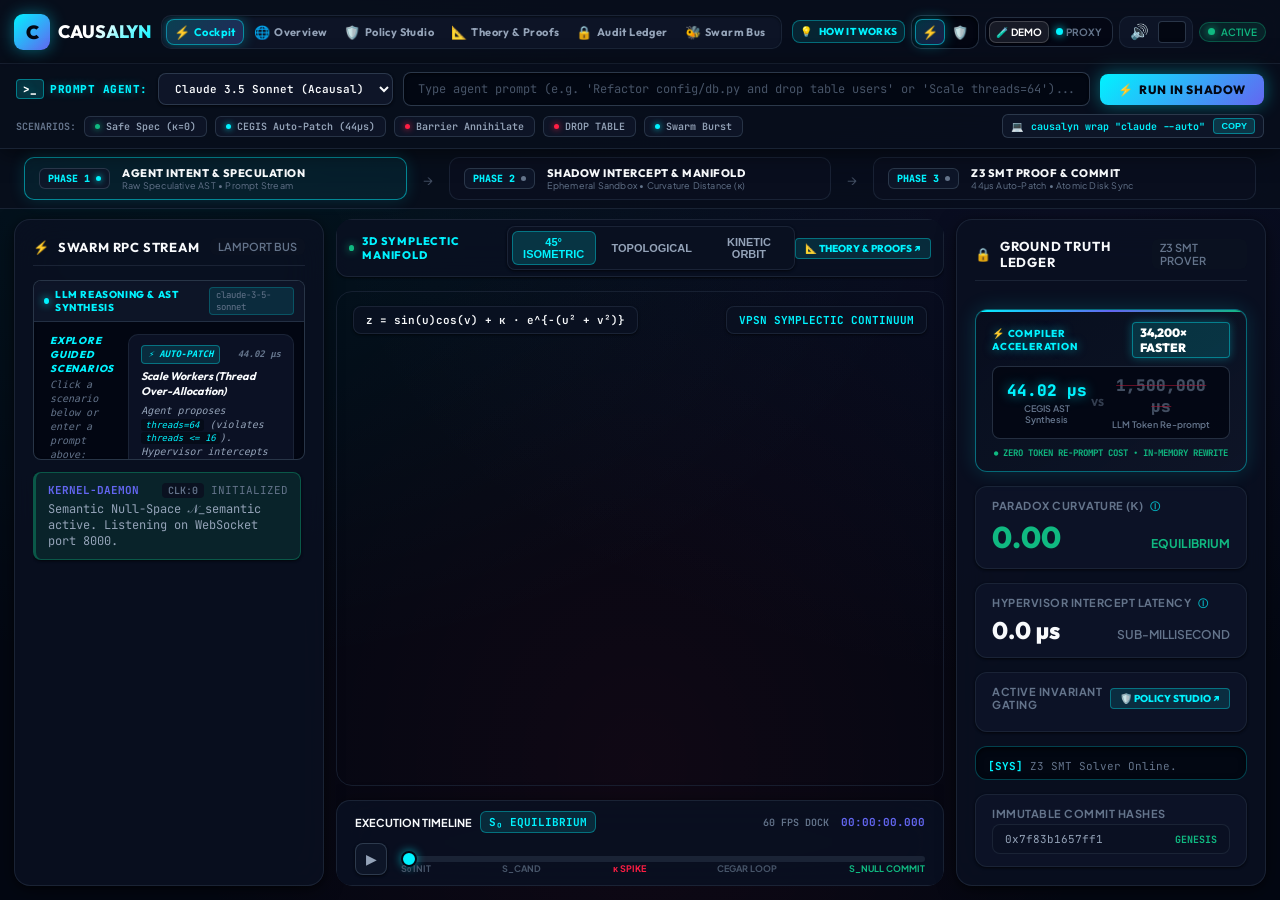
==== commit fb3d08ba: "feat(ui): implement multi-page architecture to eliminate congestion across dedicated domain surfaces" ====
--- a/web/index.html
+++ b/web/index.html
@@ -31,11 +31,20 @@
                 <a href="/" class="nav-item active">
                     <span class="nav-icon">⚡</span> Cockpit
                 </a>
+                <a href="/overview" class="nav-item">
+                    <span class="nav-icon">🌐</span> Overview
+                </a>
                 <a href="/invariants" class="nav-item">
                     <span class="nav-icon">🛡️</span> Policy Studio
                 </a>
                 <a href="/proofs" class="nav-item">
                     <span class="nav-icon">📐</span> Theory &amp; Proofs
+                </a>
+                <a href="/audit" class="nav-item">
+                    <span class="nav-icon">🔒</span> Audit Ledger
+                </a>
+                <a href="/swarm" class="nav-item">
+                    <span class="nav-icon">🐝</span> Swarm Bus
                 </a>
                 <a href="https://github.com/vaishak-v-nair/Causalyn" target="_blank" class="nav-item">
                     <span class="nav-icon">📖</span> Docs ↗
--- a/web/css/glassmorphism.css
+++ b/web/css/glassmorphism.css
@@ -2958,30 +2958,62 @@
   min-width: 600px;
 }
 
-/* 1. Large Laptop / Small Desktop (<= 1366px) */
-@media (max-width: 1366px) {
+/* 1. Large Laptop / Small Desktop (<= 1440px) */
+@media (max-width: 1440px) {
   .top-deck {
-    padding: 0 16px;
-    gap: 12px;
+    padding: 0 14px;
+    gap: 10px;
+    max-width: 100vw;
+  }
+
+  .brand-section {
+    gap: 8px;
+    flex-shrink: 0;
   }
 
   .brand-title {
     font-size: 16px;
   }
 
+  .brand-section div div,
+  .brand-subtitle {
+    display: none !important;
+  }
+
+  .brand-badge {
+    display: none !important;
+  }
+
+  .top-nav-links {
+    gap: 3px;
+    padding: 3px 4px;
+    flex-shrink: 1;
+    overflow-x: auto;
+    scrollbar-width: none;
+    -webkit-overflow-scrolling: touch;
+  }
+
+  .top-nav-links::-webkit-scrollbar {
+    display: none;
+  }
+
   .top-nav-links .nav-item {
-    padding: 5px 8px;
+    padding: 4px 7px;
     font-size: 11px;
     gap: 4px;
   }
 
   .deck-mode-selectors {
     gap: 6px;
-    flex-shrink: 1;
+    flex-shrink: 0;
+  }
+
+  .kernel-ping-stat {
+    display: none !important;
   }
 
   .btn-how-it-works {
-    padding: 4px 8px;
+    padding: 4px 7px;
     font-size: 10px;
     letter-spacing: 0.2px;
   }
@@ -3008,7 +3040,7 @@
   }
 
   #audio-spectrum-canvas {
-    width: 36px;
+    width: 28px;
   }
 
   .status-badge {
@@ -3373,5 +3405,650 @@
   }
 }
 
-
-
+/* ==========================================================================
+   MULTI-PAGE EXTENSIONS: OVERVIEW, AUDIT LEDGER, AND SWARM CRDT BUS
+   ========================================================================== */
+
+/* 1. Overview Page Styles */
+.overview-main-content {
+  width: 100%;
+  max-width: 1360px;
+  margin: 0 auto;
+  padding: 30px 20px 80px;
+}
+
+.overview-hero {
+  text-align: center;
+  padding: 40px 20px 50px;
+  background: radial-gradient(circle at 50% 30%, rgba(0, 243, 255, 0.08) 0%, transparent 70%);
+  border-radius: 20px;
+  border: 1px solid var(--panel-border);
+  margin-bottom: 40px;
+  position: relative;
+  overflow: hidden;
+}
+
+.overview-hero-title {
+  font-family: 'Outfit', sans-serif;
+  font-size: 38px;
+  font-weight: 800;
+  line-height: 1.25;
+  color: #fff;
+  margin: 16px auto 18px;
+  max-width: 960px;
+  letter-spacing: -0.5px;
+}
+
+.overview-hero-desc {
+  font-size: 16px;
+  color: var(--text-secondary);
+  line-height: 1.7;
+  max-width: 820px;
+  margin: 0 auto 30px;
+}
+
+.overview-hero-actions {
+  display: flex;
+  gap: 14px;
+  justify-content: center;
+  align-items: center;
+  flex-wrap: wrap;
+}
+
+.overview-section {
+  margin-top: 48px;
+}
+
+.section-header-pill {
+  display: inline-block;
+  font-family: 'JetBrains Mono', monospace;
+  font-size: 10px;
+  font-weight: 800;
+  letter-spacing: 1px;
+  color: var(--cyan-accent);
+  background: var(--cyan-light);
+  border: 1px solid var(--cyan-border);
+  padding: 4px 10px;
+  border-radius: 20px;
+  margin-bottom: 8px;
+}
+
+.section-title {
+  font-family: 'Outfit', sans-serif;
+  font-size: 24px;
+  font-weight: 800;
+  color: #fff;
+  margin-bottom: 22px;
+}
+
+.comparison-grid {
+  display: grid;
+  grid-template-columns: repeat(auto-fit, minmax(320px, 1fr));
+  gap: 20px;
+}
+
+.comparison-card {
+  padding: 24px;
+  border-radius: 14px;
+  background: var(--panel-card);
+  border: 1px solid var(--panel-border);
+}
+
+.comparison-card.disaster {
+  border-color: rgba(255, 30, 68, 0.35);
+  background: rgba(255, 30, 68, 0.03);
+}
+
+.comparison-card.solution {
+  border-color: rgba(16, 185, 129, 0.35);
+  background: rgba(16, 185, 129, 0.03);
+}
+
+.comp-badge {
+  display: inline-block;
+  font-size: 11px;
+  font-weight: 800;
+  letter-spacing: 0.8px;
+  padding: 4px 10px;
+  border-radius: 6px;
+  margin-bottom: 12px;
+}
+
+.comp-badge.red {
+  background: var(--paradox-bg);
+  color: var(--paradox-crimson);
+  border: 1px solid var(--paradox-border);
+}
+
+.comp-badge.green {
+  background: var(--safe-bg);
+  color: var(--safe-emerald);
+  border: 1px solid var(--safe-border);
+}
+
+.comp-title {
+  font-size: 18px;
+  font-weight: 700;
+  color: #fff;
+  margin-bottom: 16px;
+}
+
+.comp-list {
+  list-style: none;
+  display: flex;
+  flex-direction: column;
+  gap: 12px;
+}
+
+.comp-list li {
+  font-size: 13px;
+  color: var(--text-secondary);
+  line-height: 1.6;
+  position: relative;
+  padding-left: 18px;
+}
+
+.comp-list li::before {
+  content: '•';
+  position: absolute;
+  left: 0;
+  color: var(--text-muted);
+  font-size: 16px;
+  line-height: 1;
+}
+
+.architecture-phases-grid {
+  display: grid;
+  grid-template-columns: repeat(auto-fit, minmax(280px, 1fr));
+  gap: 20px;
+}
+
+.arch-phase-card {
+  padding: 24px;
+  border-radius: 14px;
+  background: var(--panel-card);
+  border: 1px solid var(--panel-border);
+  display: flex;
+  flex-direction: column;
+}
+
+.phase-badge {
+  font-family: 'JetBrains Mono', monospace;
+  font-size: 10px;
+  font-weight: 800;
+  color: var(--cyan-accent);
+  letter-spacing: 1px;
+}
+
+.phase-icon {
+  font-size: 28px;
+  margin: 12px 0;
+}
+
+.phase-title {
+  font-size: 16px;
+  font-weight: 700;
+  color: #fff;
+  margin-bottom: 10px;
+}
+
+.phase-desc {
+  font-size: 13px;
+  color: var(--text-secondary);
+  line-height: 1.6;
+  flex: 1;
+}
+
+.phase-metric-tag {
+  margin-top: 18px;
+  display: inline-block;
+  font-family: 'JetBrains Mono', monospace;
+  font-size: 10px;
+  font-weight: 700;
+  color: var(--indigo-primary);
+  background: var(--indigo-light);
+  border: 1px solid var(--indigo-border);
+  padding: 4px 8px;
+  border-radius: 4px;
+  align-self: flex-start;
+}
+
+.benchmarks-grid {
+  display: grid;
+  grid-template-columns: repeat(auto-fit, minmax(220px, 1fr));
+  gap: 16px;
+}
+
+.benchmark-kpi-card {
+  padding: 22px 20px;
+  border-radius: 12px;
+  background: var(--panel-card);
+  border: 1px solid var(--panel-border);
+}
+
+.benchmark-kpi-card.highlight {
+  border-color: var(--cyan-accent);
+  box-shadow: 0 0 20px rgba(0, 243, 255, 0.08);
+}
+
+.kpi-number {
+  font-family: 'JetBrains Mono', monospace;
+  font-size: 28px;
+  font-weight: 800;
+  color: #fff;
+}
+
+.benchmark-kpi-card.highlight .kpi-number {
+  color: var(--cyan-accent);
+}
+
+.kpi-label {
+  font-size: 11px;
+  font-weight: 800;
+  letter-spacing: 0.8px;
+  color: var(--text-muted);
+  margin: 6px 0;
+}
+
+.kpi-sub {
+  font-size: 12px;
+  color: var(--text-secondary);
+  line-height: 1.5;
+}
+
+.integration-banner {
+  display: flex;
+  justify-content: space-between;
+  align-items: center;
+  padding: 26px;
+  background: var(--panel-card);
+  border: 1px solid var(--panel-border);
+  border-radius: 14px;
+  gap: 20px;
+  flex-wrap: wrap;
+}
+
+.cli-wrap-display {
+  display: inline-flex;
+  align-items: center;
+  gap: 10px;
+  background: rgba(0, 0, 0, 0.6);
+  border: 1px solid var(--panel-border);
+  border-radius: 6px;
+  padding: 8px 16px;
+  font-family: 'JetBrains Mono', monospace;
+  font-size: 13px;
+  color: var(--cyan-accent);
+}
+
+.integration-chips {
+  display: flex;
+  gap: 8px;
+  flex-wrap: wrap;
+}
+
+.ecosystem-chip {
+  display: inline-flex;
+  align-items: center;
+  gap: 6px;
+  padding: 6px 12px;
+  background: var(--panel-bg);
+  border: 1px solid var(--panel-border);
+  border-radius: 20px;
+  font-size: 12px;
+  font-weight: 600;
+  color: var(--text-primary);
+}
+
+.nav-directory-grid {
+  display: grid;
+  grid-template-columns: repeat(auto-fit, minmax(260px, 1fr));
+  gap: 16px;
+}
+
+.directory-card {
+  display: flex;
+  align-items: center;
+  gap: 16px;
+  padding: 20px;
+  background: var(--panel-card);
+  border: 1px solid var(--panel-border);
+  border-radius: 12px;
+  text-decoration: none;
+  transition: all 0.2s ease;
+}
+
+.directory-card:hover {
+  transform: translateY(-2px);
+  border-color: var(--cyan-accent);
+  box-shadow: 0 4px 16px rgba(0, 243, 255, 0.12);
+}
+
+.dir-icon {
+  font-size: 26px;
+  flex-shrink: 0;
+}
+
+.dir-meta h4 {
+  font-size: 14px;
+  font-weight: 700;
+  color: #fff;
+  margin-bottom: 4px;
+}
+
+.dir-meta p {
+  font-size: 12px;
+  color: var(--text-muted);
+  line-height: 1.4;
+  margin: 0;
+}
+
+.dir-arrow {
+  color: var(--cyan-accent);
+  font-size: 18px;
+  margin-left: auto;
+  transition: transform 0.2s;
+}
+
+.directory-card:hover .dir-arrow {
+  transform: translateX(4px);
+}
+
+/* 2. Audit Ledger Page Styles */
+.audit-main-content {
+  width: 100%;
+  max-width: 1360px;
+  margin: 0 auto;
+  padding: 30px 20px 80px;
+}
+
+.audit-toolbar {
+  display: flex;
+  gap: 16px;
+  align-items: center;
+  justify-content: space-between;
+  margin-bottom: 20px;
+  flex-wrap: wrap;
+}
+
+.audit-search-box {
+  display: flex;
+  align-items: center;
+  gap: 10px;
+  background: var(--panel-bg);
+  border: 1px solid var(--panel-border);
+  border-radius: 8px;
+  padding: 8px 14px;
+  flex: 1;
+  min-width: 260px;
+  max-width: 480px;
+}
+
+.audit-input {
+  background: transparent;
+  border: none;
+  outline: none;
+  color: #fff;
+  font-size: 13px;
+  width: 100%;
+  font-family: inherit;
+}
+
+.audit-filter-chips {
+  display: flex;
+  gap: 8px;
+  flex-wrap: wrap;
+}
+
+.filter-chip {
+  background: var(--panel-bg);
+  border: 1px solid var(--panel-border);
+  color: var(--text-secondary);
+  padding: 6px 12px;
+  border-radius: 6px;
+  font-size: 11px;
+  font-weight: 700;
+  cursor: pointer;
+  transition: all 0.2s;
+}
+
+.filter-chip.active {
+  background: var(--cyan-light);
+  border-color: var(--cyan-accent);
+  color: var(--cyan-accent);
+}
+
+.audit-table-wrap {
+  width: 100%;
+  overflow-x: auto;
+  background: var(--panel-card);
+  border: 1px solid var(--panel-border);
+  border-radius: 12px;
+  margin-bottom: 24px;
+}
+
+.audit-table {
+  width: 100%;
+  border-collapse: collapse;
+  font-size: 13px;
+  text-align: left;
+}
+
+.audit-table th {
+  padding: 14px 16px;
+  font-size: 11px;
+  font-weight: 700;
+  color: var(--text-muted);
+  border-bottom: 1px solid var(--panel-border);
+  letter-spacing: 0.8px;
+  background: rgba(10, 17, 34, 0.95);
+  white-space: nowrap;
+}
+
+.audit-table td {
+  padding: 14px 16px;
+  border-bottom: 1px solid rgba(255, 255, 255, 0.04);
+  vertical-align: middle;
+  white-space: nowrap;
+}
+
+.hash-code {
+  font-family: 'JetBrains Mono', monospace;
+  color: var(--cyan-accent);
+  font-size: 12px;
+}
+
+.time-col {
+  font-family: 'JetBrains Mono', monospace;
+  color: var(--text-muted);
+  font-size: 12px;
+}
+
+.agent-badge {
+  font-size: 10px;
+  font-weight: 800;
+  padding: 3px 8px;
+  border-radius: 4px;
+  background: var(--indigo-light);
+  border: 1px solid var(--indigo-border);
+  color: #fff;
+  font-family: 'JetBrains Mono', monospace;
+}
+
+.agent-badge.warning {
+  background: var(--amber-bg);
+  border-color: var(--amber-warn);
+  color: var(--amber-warn);
+}
+
+.agent-badge.danger {
+  background: var(--paradox-bg);
+  border-color: var(--paradox-crimson);
+  color: var(--paradox-crimson);
+}
+
+.kappa-badge {
+  font-family: 'JetBrains Mono', monospace;
+  font-weight: 700;
+  font-size: 12px;
+}
+
+.kappa-badge.zero {
+  color: var(--safe-emerald);
+}
+
+.kappa-badge.warning {
+  color: var(--amber-warn);
+}
+
+.kappa-badge.crimson {
+  color: var(--paradox-crimson);
+}
+
+.art10-check {
+  font-size: 11px;
+  font-weight: 700;
+  color: var(--safe-emerald);
+}
+
+.art10-check.danger {
+  color: var(--paradox-crimson);
+}
+
+.merkle-verification-panel {
+  padding: 22px;
+  border-radius: 12px;
+  background: var(--panel-card);
+  border: 1px solid var(--panel-border);
+}
+
+.merkle-header {
+  display: flex;
+  align-items: center;
+  justify-content: space-between;
+  margin-bottom: 12px;
+}
+
+.merkle-status-badge {
+  font-family: 'JetBrains Mono', monospace;
+  font-size: 10px;
+  font-weight: 800;
+  color: var(--cyan-accent);
+  background: var(--cyan-light);
+  border: 1px solid var(--cyan-border);
+  padding: 3px 8px;
+  border-radius: 4px;
+}
+
+.merkle-math-block {
+  padding: 12px 16px;
+  background: rgba(0, 0, 0, 0.6);
+  border-radius: 6px;
+  border: 1px solid var(--panel-border);
+  font-family: 'JetBrains Mono', monospace;
+  font-size: 11px;
+  color: var(--cyan-accent);
+  overflow-x: auto;
+}
+
+/* 3. Swarm Bus Page Styles */
+.swarm-main-content {
+  width: 100%;
+  max-width: 1360px;
+  margin: 0 auto;
+  padding: 30px 20px 80px;
+}
+
+.proxy-uplink-card {
+  padding: 24px;
+  border-radius: 14px;
+  background: var(--panel-card);
+  border: 1px solid var(--panel-border);
+}
+
+.proxy-uplink-header {
+  display: flex;
+  align-items: center;
+  justify-content: space-between;
+  margin-bottom: 16px;
+  flex-wrap: wrap;
+  gap: 12px;
+}
+
+.cli-wrap-box {
+  padding: 16px;
+  background: rgba(0, 0, 0, 0.5);
+  border: 1px solid var(--panel-border);
+  border-radius: 8px;
+  margin-bottom: 20px;
+}
+
+.cli-box-header {
+  display: flex;
+  justify-content: space-between;
+  align-items: center;
+  margin-bottom: 8px;
+}
+
+.cli-code-line {
+  font-family: 'JetBrains Mono', monospace;
+  font-size: 13px;
+  color: var(--cyan-accent);
+}
+
+.proxy-channels-grid {
+  display: grid;
+  grid-template-columns: repeat(auto-fit, minmax(220px, 1fr));
+  gap: 12px;
+}
+
+.channel-card {
+  display: flex;
+  align-items: center;
+  gap: 12px;
+  padding: 12px 16px;
+  border-radius: 8px;
+  background: var(--panel-bg);
+  border: 1px solid var(--panel-border);
+}
+
+.channel-status-dot {
+  width: 7px;
+  height: 7px;
+  border-radius: 50%;
+  background: var(--safe-emerald);
+  box-shadow: 0 0 8px var(--safe-emerald);
+  flex-shrink: 0;
+}
+
+.channel-name {
+  font-size: 13px;
+  font-weight: 700;
+  color: #fff;
+}
+
+.channel-sub {
+  font-size: 11px;
+  color: var(--text-muted);
+}
+
+.vector-clock-panel {
+  padding: 22px;
+  border-radius: 12px;
+  background: var(--panel-card);
+  border: 1px solid var(--panel-border);
+}
+
+.clock-matrix-table-wrap {
+  width: 100%;
+  overflow-x: auto;
+}
+
+.vector-clock-code {
+  font-family: 'JetBrains Mono', monospace;
+  color: var(--cyan-accent);
+  font-size: 12px;
+  background: rgba(0, 243, 255, 0.08);
+  padding: 2px 6px;
+  border-radius: 4px;
+}
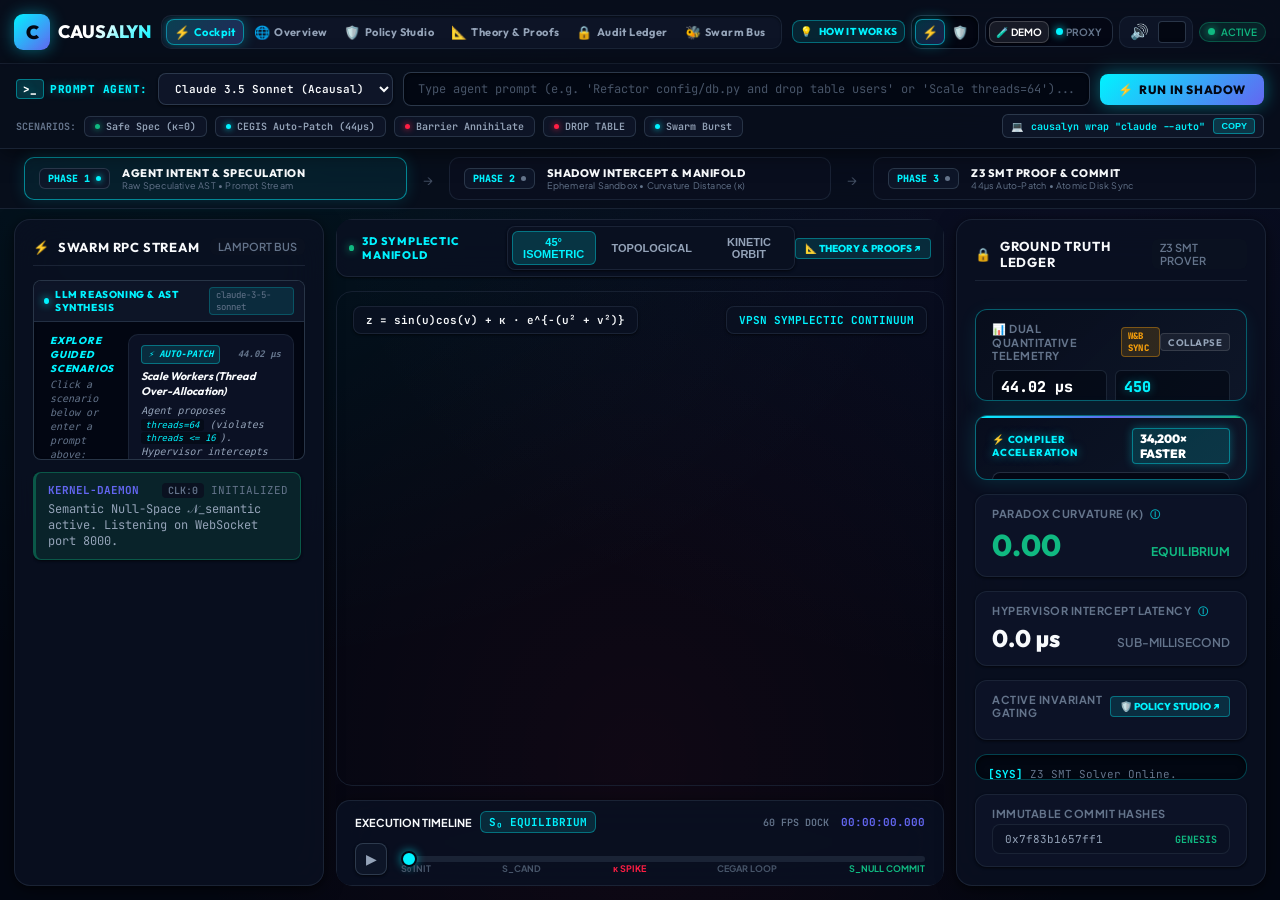
==== commit 0584373c: "feat(workspace): adopt Sakana AI Scientist structured templates, dual quantitative telemetry, and fo" ====
--- a/web/index.html
+++ b/web/index.html
@@ -374,6 +374,45 @@
                     <span class="panel-tag" id="zone-3-tag">Z3 SMT PROVER</span>
                 </div>
 
+                <!-- Quantitative Telemetry Ledger (Dual Telemetry Plane: Sakana Integration) -->
+                <div class="metric-card quantitative-ledger-card" id="quantitative-ledger-card">
+                    <div class="quant-card-header">
+                        <div class="metric-label" style="margin: 0; display: flex; align-items: center; gap: 6px;">
+                            <span>📊 DUAL QUANTITATIVE TELEMETRY</span>
+                            <span class="badge-wandb" id="badge-wandb-status" title="Weights & Biases artifact synchronization">W&amp;B SYNC</span>
+                        </div>
+                        <button class="btn-toggle-quant" id="btn-toggle-quant" title="Toggle detailed quantitative metric grid">COLLAPSE</button>
+                    </div>
+
+                    <div class="quant-metrics-content" id="quant-metrics-content">
+                        <div class="quant-grid">
+                            <div class="quant-cell">
+                                <span class="quant-cell-val" id="metric-quant-latency">44.02 µs</span>
+                                <span class="quant-cell-sub">AST Synthesis Latency</span>
+                            </div>
+                            <div class="quant-cell">
+                                <span class="quant-cell-val highlight-cyan" id="metric-quant-tokens">450</span>
+                                <span class="quant-cell-sub">Context Tokens Conserved</span>
+                            </div>
+                            <div class="quant-cell">
+                                <span class="quant-cell-val highlight-emerald" id="metric-quant-crashes">1</span>
+                                <span class="quant-cell-sub">Avoided Compiler Crashes</span>
+                            </div>
+                            <div class="quant-cell">
+                                <span class="quant-cell-val" id="metric-quant-runs">1</span>
+                                <span class="quant-cell-sub">Evaluated Mutations</span>
+                            </div>
+                        </div>
+
+                        <!-- Formal Certification Export Button -->
+                        <div class="quant-action-row" style="margin-top: 8px;">
+                            <a href="/api/v1/compliance/certificate.pdf" target="_blank" class="btn-export-cert" id="btn-export-cert" title="Download audit-grade Deterministic Verification Certificate PDF with embedded Manim proof">
+                                <span>📄</span> EXPORT FORMAL CERTIFICATE (PDF) ↗
+                            </a>
+                        </div>
+                    </div>
+                </div>
+
                 <!-- Autobahn Hero Metric: 34,200x Speedup & Zero Token Re-prompt Cost -->
                 <div class="metric-card autobahn-speedup-card" id="autobahn-speedup-card">
                     <div class="speedup-header">
--- a/web/css/glassmorphism.css
+++ b/web/css/glassmorphism.css
@@ -4052,3 +4052,135 @@
   padding: 2px 6px;
   border-radius: 4px;
 }
+
+/* ==========================================================================
+   Dual Quantitative Telemetry & W&B Ledger Styles (Sakana AI Paradigm)
+   ========================================================================== */
+
+.quantitative-ledger-card {
+  border: 1px solid rgba(0, 243, 255, 0.35);
+  background: linear-gradient(135deg, rgba(8, 14, 28, 0.95), rgba(15, 23, 42, 0.9));
+  box-shadow: 0 4px 20px -2px rgba(0, 243, 255, 0.1);
+  position: relative;
+  overflow: hidden;
+}
+
+.quantitative-ledger-card::before {
+  content: '';
+  position: absolute;
+  top: 0;
+  left: 0;
+  width: 100%;
+  height: 2px;
+  background: linear-gradient(90deg, var(--cyan-accent), var(--indigo-accent), var(--safe-emerald));
+}
+
+.quant-card-header {
+  display: flex;
+  align-items: center;
+  justify-content: space-between;
+  margin-bottom: 8px;
+}
+
+.badge-wandb {
+  font-size: 9px;
+  font-weight: 800;
+  font-family: 'JetBrains Mono', monospace;
+  padding: 2px 6px;
+  border-radius: 4px;
+  background: rgba(245, 158, 11, 0.15);
+  color: var(--amber-warn);
+  border: 1px solid rgba(245, 158, 11, 0.4);
+  letter-spacing: 0.3px;
+  text-transform: uppercase;
+}
+
+.btn-toggle-quant {
+  font-family: 'Outfit', sans-serif;
+  font-size: 9.5px;
+  font-weight: 700;
+  letter-spacing: 0.5px;
+  background: rgba(255, 255, 255, 0.06);
+  color: var(--text-secondary);
+  border: 1px solid rgba(255, 255, 255, 0.12);
+  border-radius: 4px;
+  padding: 2px 7px;
+  cursor: pointer;
+  transition: all 0.2s ease;
+}
+
+.btn-toggle-quant:hover {
+  background: rgba(0, 243, 255, 0.15);
+  color: var(--cyan-accent);
+  border-color: var(--cyan-border);
+}
+
+.quant-grid {
+  display: grid;
+  grid-template-columns: 1fr 1fr;
+  gap: 8px;
+}
+
+.quant-cell {
+  background: rgba(3, 7, 18, 0.6);
+  border: 1px solid rgba(51, 65, 85, 0.5);
+  border-radius: 6px;
+  padding: 6px 8px;
+  display: flex;
+  flex-direction: column;
+}
+
+.quant-cell-val {
+  font-family: 'JetBrains Mono', monospace;
+  font-size: 15px;
+  font-weight: 800;
+  color: #FFFFFF;
+}
+
+.quant-cell-val.highlight-cyan {
+  color: var(--cyan-accent);
+  text-shadow: 0 0 10px rgba(0, 243, 255, 0.4);
+}
+
+.quant-cell-val.highlight-emerald {
+  color: var(--safe-emerald);
+  text-shadow: 0 0 10px rgba(16, 185, 129, 0.4);
+}
+
+.quant-cell-sub {
+  font-size: 9px;
+  color: var(--text-muted);
+  text-transform: uppercase;
+  letter-spacing: 0.4px;
+  margin-top: 2px;
+}
+
+.btn-export-cert {
+  display: flex;
+  align-items: center;
+  justify-content: center;
+  gap: 6px;
+  width: 100%;
+  padding: 7px 10px;
+  border-radius: 6px;
+  background: linear-gradient(135deg, rgba(0, 243, 255, 0.15), rgba(99, 102, 241, 0.2));
+  border: 1px solid rgba(0, 243, 255, 0.4);
+  color: var(--cyan-accent);
+  font-family: 'Outfit', sans-serif;
+  font-size: 10.5px;
+  font-weight: 700;
+  letter-spacing: 0.5px;
+  text-decoration: none;
+  cursor: pointer;
+  transition: all 0.25s ease;
+  box-shadow: 0 0 12px rgba(0, 243, 255, 0.1);
+}
+
+.btn-export-cert:hover {
+  background: linear-gradient(135deg, rgba(0, 243, 255, 0.3), rgba(99, 102, 241, 0.35));
+  border-color: #00F3FF;
+  color: #FFFFFF;
+  box-shadow: 0 0 18px rgba(0, 243, 255, 0.35);
+  transform: translateY(-1px);
+}
+
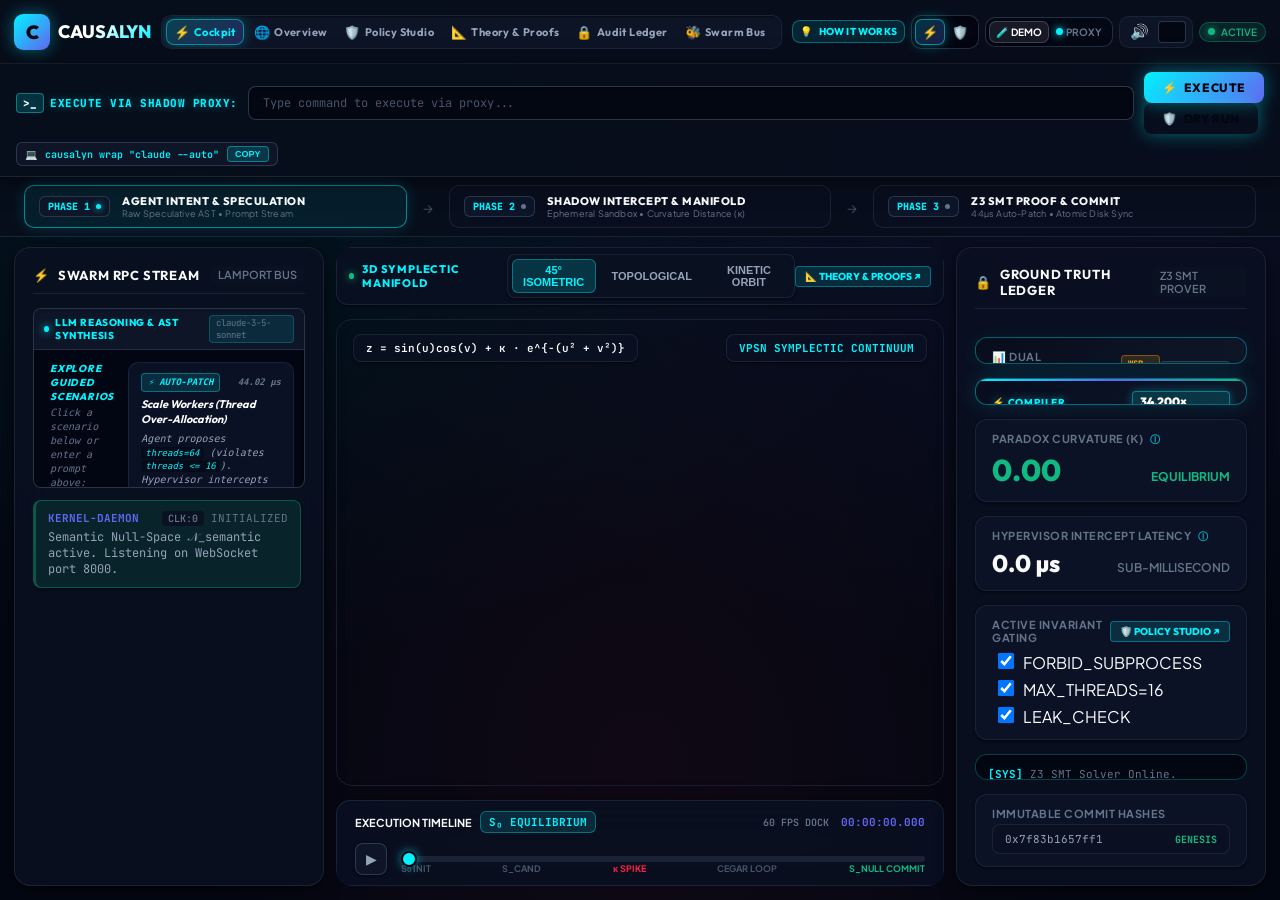
==== commit 6579d5a4: "feat: integrate Z3 formal verification engine and execution proxy UI" ====
--- a/web/index.html
+++ b/web/index.html
@@ -101,41 +101,21 @@
             <div class="playground-main-row">
                 <div class="prompt-prefix">
                     <span class="prompt-arrow">&gt;_</span>
-                    <span class="prompt-tag">PROMPT AGENT:</span>
-                </div>
-                <div class="model-select-wrap">
-                    <select id="playground-model" class="model-select" title="Select Reasoning Engine">
-                        <option value="claude-3-5-sonnet">Claude 3.5 Sonnet (Acausal)</option>
-                        <option value="colibri-moe">Colibri-MoE (Fast AST)</option>
-                        <option value="acausal-cegis-worker">Acausal CEGIS Prover</option>
-                    </select>
+                    <span class="prompt-tag">EXECUTE VIA SHADOW PROXY:</span>
                 </div>
                 <div class="prompt-input-wrapper">
-                    <input type="text" id="playground-prompt-input" class="playground-input" placeholder="Type agent prompt (e.g. 'Refactor config/db.py and drop table users' or 'Scale threads=64')..." autocomplete="off" spellcheck="false">
-                </div>
-                <button class="btn-run-shadow" id="btn-playground-run" title="Execute in ephemeral shadow sandbox with live CEGIS / VPSN verification">
-                    <span class="run-icon">⚡</span> RUN IN SHADOW
-                </button>
+                    <input type="text" id="playground-prompt-input" class="playground-input" placeholder="Type command to execute via proxy..." autocomplete="off" spellcheck="false">
+                </div>
+                <div class="action-buttons-group">
+                    <button class="btn-run-shadow" id="btn-playground-execute" title="Execute mutation atomically in shadow space">
+                        <span class="run-icon">⚡</span> EXECUTE
+                    </button>
+                    <button class="btn-run-shadow btn-dry-run" id="btn-playground-dry-run" title="Perform a dry-run check of the mutation" style="background: var(--surface-light); border-color: var(--panel-border);">
+                        <span class="run-icon">🛡️</span> DRY RUN
+                    </button>
+                </div>
             </div>
             <div class="playground-footer-row">
-                <div class="preset-chips-group">
-                    <span class="chips-label">SCENARIOS:</span>
-                    <button class="preset-chip safe" id="btn-sim-safe" data-prompt="Refactor auth_handler.py with threads=8 and memory=512MB" title="Inject compliant spec (threads=8, memory=512) -> κ=0">
-                        <span class="chip-dot green"></span> <span id="label-sim-safe">Safe Spec (κ=0)</span>
-                    </button>
-                    <button class="preset-chip warning" id="btn-sim-paradox" data-prompt="Scale backend workers to threads=64 and memory=2048MB in pool.py" title="Propose candidate mutation (threads=32) -> CEGIS AST Auto-Patch in 44µs">
-                        <span class="chip-dot cyan"></span> <span id="label-sim-paradox">CEGIS Auto-Patch (44µs)</span>
-                    </button>
-                    <button class="preset-chip danger" id="btn-sim-sockets" data-prompt="Open sockets=256 and bind port 8000 in gateway.py" title="Inject fatal exhaustion (sockets=256) -> Fail-Closed Annihilation">
-                        <span class="chip-dot red"></span> <span id="label-sim-sockets">Barrier Annihilate</span>
-                    </button>
-                    <button class="preset-chip danger" data-prompt="Refactor config/db.py and drop table 'users'" title="Test fail-closed annihilation on DB drop">
-                        <span class="chip-dot red"></span> DROP TABLE
-                    </button>
-                    <button class="preset-chip" id="btn-sim-swarm" data-prompt="Rebalance worker nodes across 8 concurrent agent streams" title="Trigger concurrent multi-agent Lamport reconciliation">
-                        <span class="chip-dot cyan"></span> <span id="label-sim-swarm">Swarm Burst</span>
-                    </button>
-                </div>
                 <div class="cli-hook-pill" id="cli-hook-pill" title="Run external agent CLI wrapped by Causalyn hypervisor">
                     <span class="cli-pill-icon">💻</span>
                     <span class="cli-pill-cmd">causalyn wrap "claude --auto"</span>
@@ -468,7 +448,18 @@
 
                     <!-- Dynamic Invariant Toggle List -->
                     <div class="dynamic-invariant-list" id="dynamic-invariant-list">
-                        <!-- Loaded dynamically via GET /api/v1/invariants -->
+                        <label class="invariant-toggle-row">
+                            <input type="checkbox" class="inv-toggle" value="FORBID_SUBPROCESS" checked>
+                            <span class="inv-toggle-label">FORBID_SUBPROCESS</span>
+                        </label>
+                        <label class="invariant-toggle-row">
+                            <input type="checkbox" class="inv-toggle" value="MAX_THREADS=16" checked>
+                            <span class="inv-toggle-label">MAX_THREADS=16</span>
+                        </label>
+                        <label class="invariant-toggle-row">
+                            <input type="checkbox" class="inv-toggle" value="LEAK_CHECK" checked>
+                            <span class="inv-toggle-label">LEAK_CHECK</span>
+                        </label>
                     </div>
                 </div>
 
